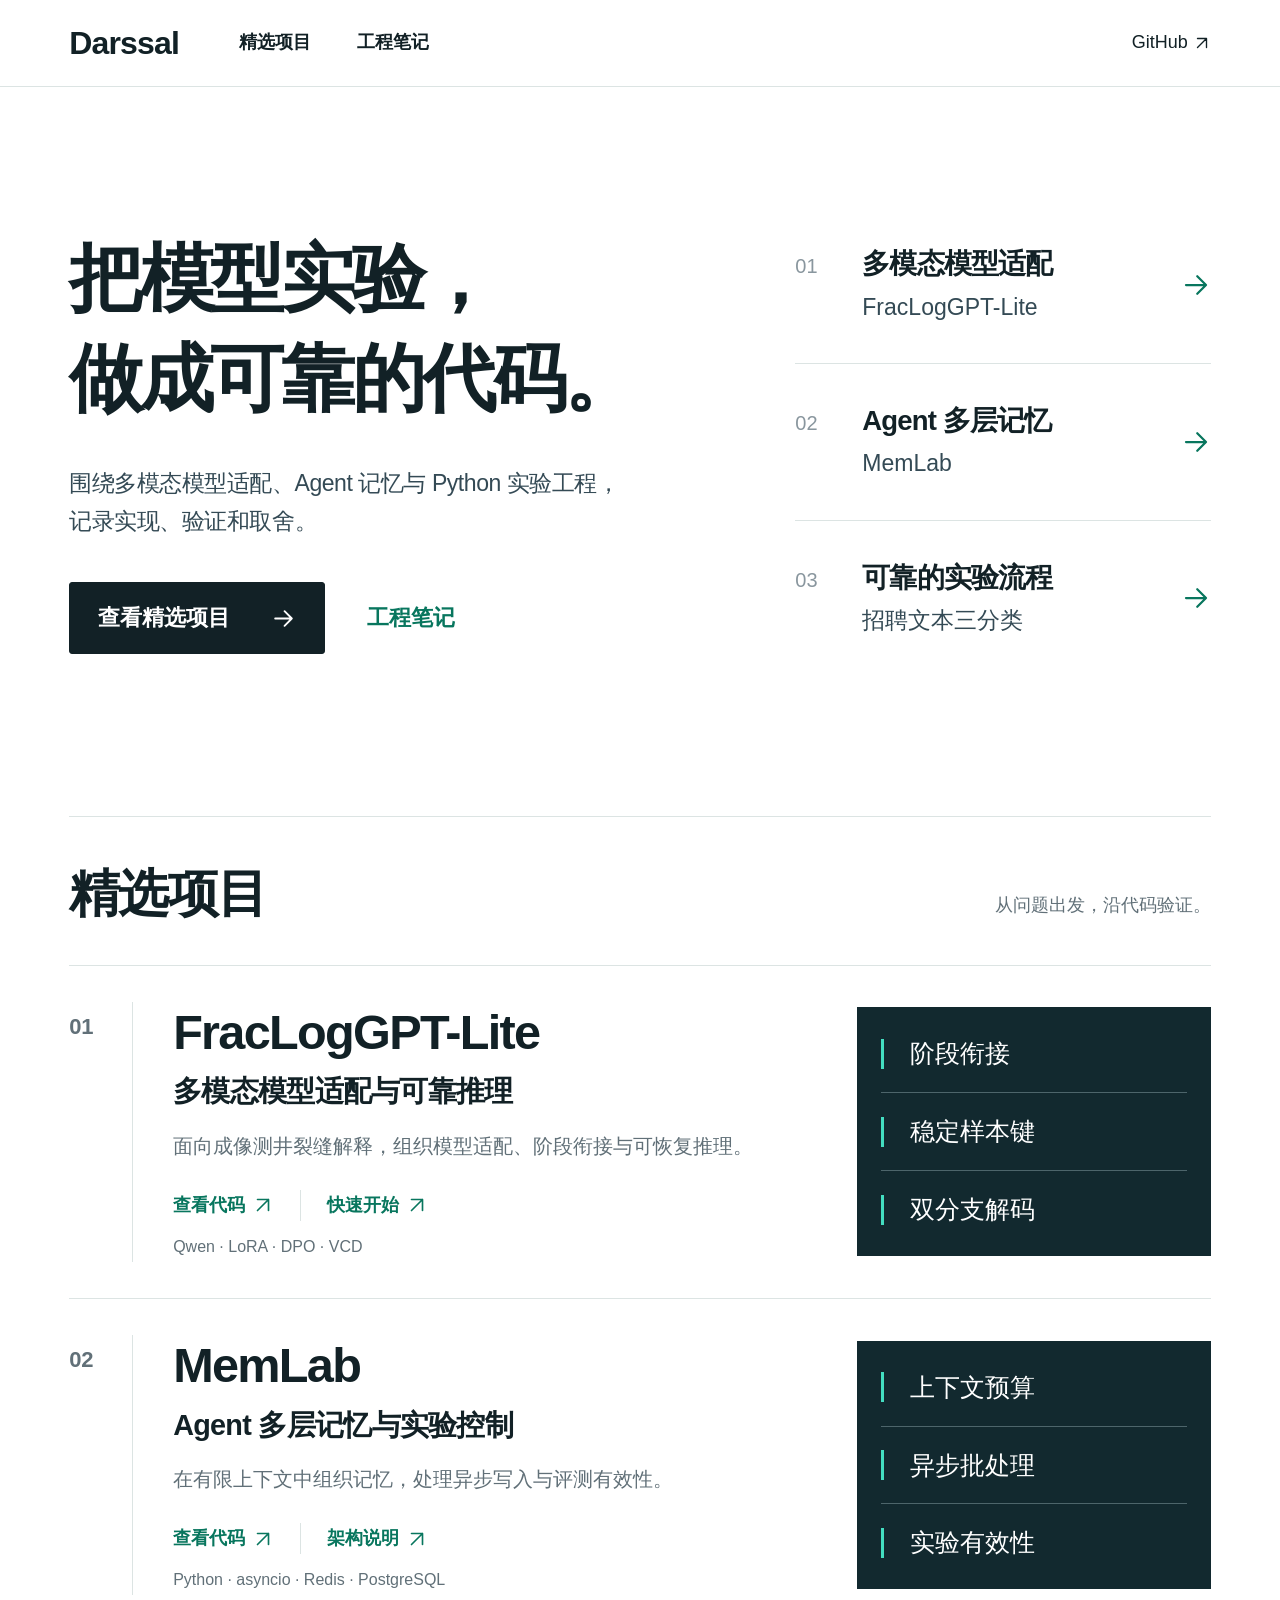
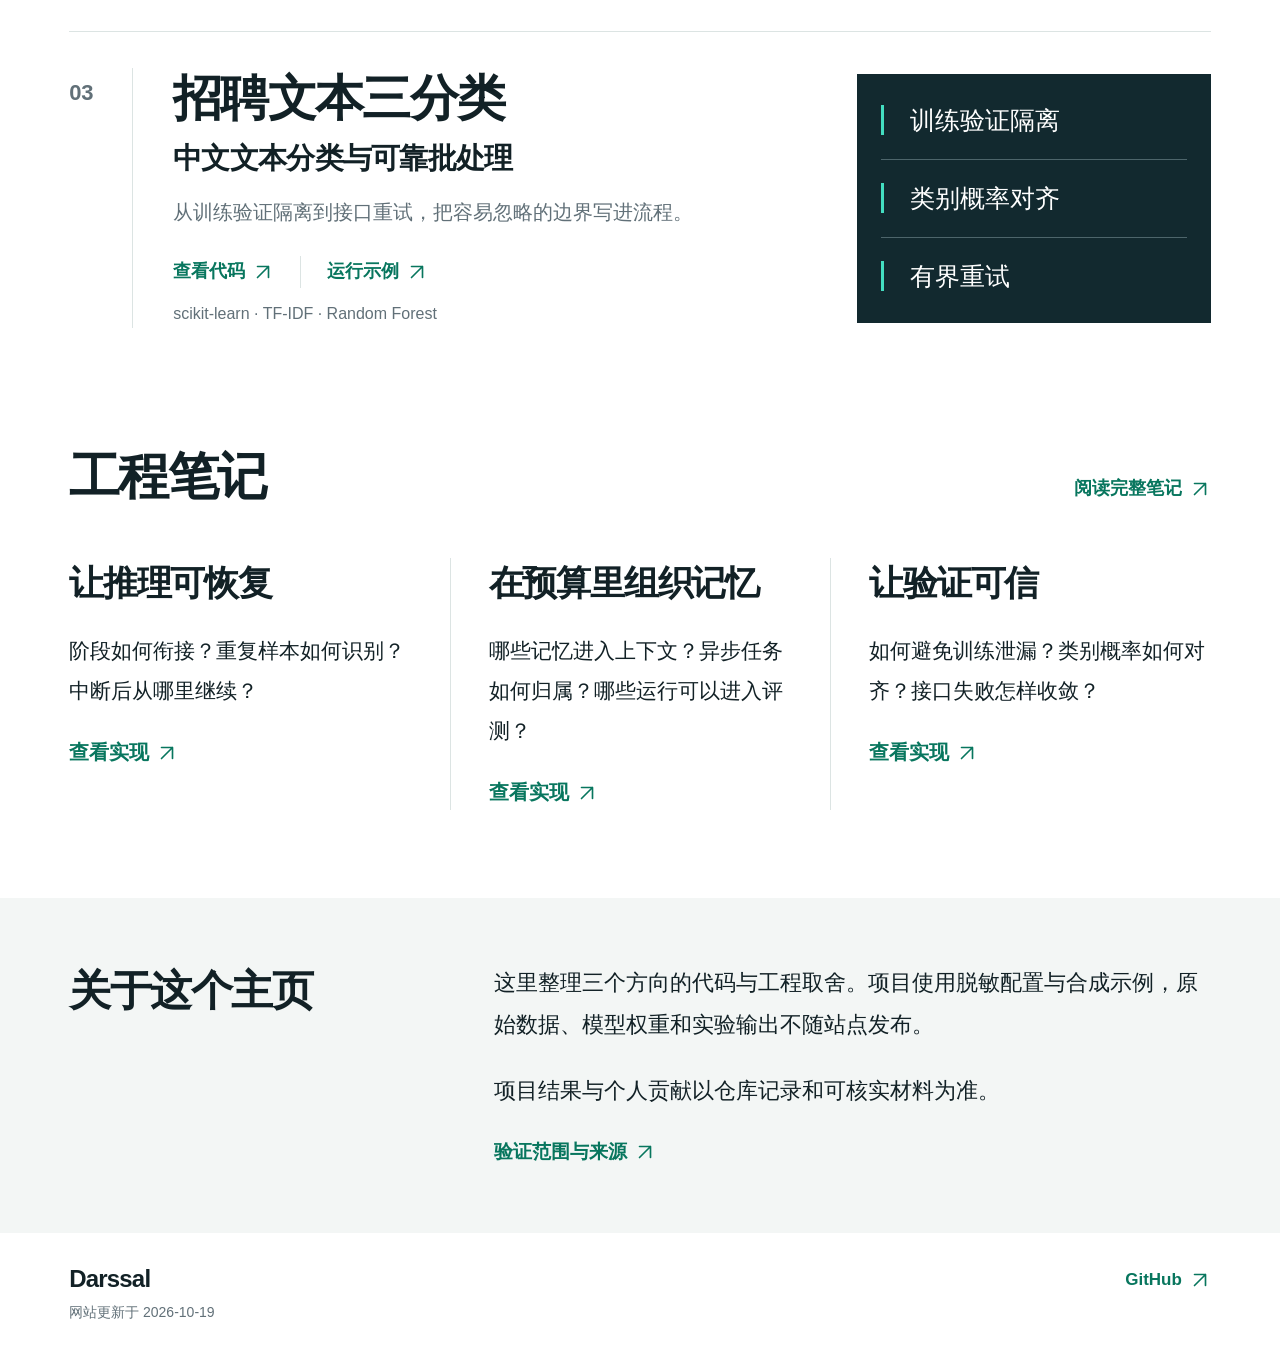
==== site/index.html @ 2768f870 "Build responsive research engineering portfolio for GitHub Pages" ====
<!doctype html>
<html lang="zh-CN">
<head>
  <meta charset="utf-8">
  <meta name="viewport" content="width=device-width, initial-scale=1">
  <meta name="description" content="Darssal 的代码与工程笔记：多模态模型适配、Agent 多层记忆、Python 实验工程。查看项目实现、运行说明与验证记录。">
  <meta name="theme-color" content="#122126">
  <meta property="og:type" content="website">
  <meta property="og:title" content="Darssal · 多模态模型与 Agent 工程">
  <meta property="og:description" content="把模型实验，做成可靠的代码。三个精选项目，以及实现、验证和取舍。">
  <meta property="og:url" content="https://darssal.github.io/">
  <meta property="og:locale" content="zh_CN">
  <link rel="canonical" href="https://darssal.github.io/">
  <link rel="icon" href="favicon.svg" type="image/svg+xml">
  <link rel="stylesheet" href="styles.css">
  <title>Darssal · 多模态模型与 Agent 工程</title>
</head>
<body>
  <a class="skip-link" href="#main">跳转到主要内容</a>
  <header class="header">
    <nav class="shell nav" aria-label="主要导航">
      <a class="wordmark" href="./" aria-label="Darssal 首页">Darssal</a>
      <div class="nav-links">
        <a href="#projects">精选项目</a>
        <a href="#notes">工程笔记</a>
      </div>
      <a class="nav-github" href="https://github.com/Darssal">GitHub <svg class="icon" aria-hidden="true" viewBox="0 0 24 24"><path d="M6 18 18 6M6 6h12v12"/></svg></a>
    </nav>
  </header>
  <main id="main" tabindex="-1">
    <section class="hero shell" aria-labelledby="hero-title">
      <div class="hero-copy">
        <h1 id="hero-title"><span>把模型实验，</span><span>做成可靠的代码。</span></h1>
        <p class="hero-description">围绕多模态模型适配、Agent 记忆与 Python 实验工程，<br class="desktop-break">记录实现、验证和取舍。</p>
        <div class="hero-actions">
          <a class="button" href="#projects">查看精选项目 <svg class="icon" aria-hidden="true" viewBox="0 0 24 24"><path d="M4 12h16M13 5l7 7-7 7"/></svg></a>
          <a class="text-link" href="#notes">工程笔记</a>
        </div>
      </div>
      <nav class="directory" aria-label="项目方向">
        <a class="directory-row" href="#fraclog"><span class="directory-number">01</span><span><strong>多模态模型适配</strong><span class="directory-name">FracLogGPT-Lite</span></span><svg class="icon" aria-hidden="true" viewBox="0 0 24 24"><path d="M4 12h16M13 5l7 7-7 7"/></svg></a>
        <a class="directory-row" href="#memlab"><span class="directory-number">02</span><span><strong>Agent 多层记忆</strong><span class="directory-name">MemLab</span></span><svg class="icon" aria-hidden="true" viewBox="0 0 24 24"><path d="M4 12h16M13 5l7 7-7 7"/></svg></a>
        <a class="directory-row" href="#classification"><span class="directory-number">03</span><span><strong>可靠的实验流程</strong><span class="directory-name">招聘文本三分类</span></span><svg class="icon" aria-hidden="true" viewBox="0 0 24 24"><path d="M4 12h16M13 5l7 7-7 7"/></svg></a>
      </nav>
    </section>
    <section class="projects shell" id="projects" aria-labelledby="projects-title" tabindex="-1">
      <div class="section-heading"><h2 id="projects-title">精选项目</h2><p>从问题出发，沿代码验证。</p></div>
      <article class="project-row" id="fraclog" aria-labelledby="fraclog-title" tabindex="-1">
        <span class="project-number" aria-hidden="true">01</span>
        <div class="project-copy">
          <h3 id="fraclog-title">FracLogGPT-Lite</h3>
          <p class="project-subtitle">多模态模型适配与可靠推理</p>
          <p class="project-description">面向成像测井裂缝解释，组织模型适配、阶段衔接与可恢复推理。</p>
          <div class="project-links"><a class="text-link" href="https://github.com/Darssal/FracLogGPT-Lite">查看代码 <span class="sr-only">：FracLogGPT-Lite</span><svg class="icon" aria-hidden="true" viewBox="0 0 24 24"><path d="M6 18 18 6M6 6h12v12"/></svg></a><a class="text-link" href="https://github.com/Darssal/FracLogGPT-Lite/blob/main/docs/QUICKSTART.md">快速开始 <svg class="icon" aria-hidden="true" viewBox="0 0 24 24"><path d="M6 18 18 6M6 6h12v12"/></svg></a></div>
          <p class="tech-stack">Qwen · LoRA · DPO · VCD</p>
        </div>
        <ul class="mechanisms" aria-label="FracLogGPT-Lite 实现重点"><li>阶段衔接</li><li>稳定样本键</li><li>双分支解码</li></ul>
      </article>
      <article class="project-row" id="memlab" aria-labelledby="memlab-title" tabindex="-1">
        <span class="project-number" aria-hidden="true">02</span>
        <div class="project-copy">
          <h3 id="memlab-title">MemLab</h3>
          <p class="project-subtitle">Agent 多层记忆与实验控制</p>
          <p class="project-description">在有限上下文中组织记忆，处理异步写入与评测有效性。</p>
          <div class="project-links"><a class="text-link" href="https://github.com/Darssal/Research-Code-Collection/tree/main/projects/memlab">查看代码 <span class="sr-only">：MemLab</span><svg class="icon" aria-hidden="true" viewBox="0 0 24 24"><path d="M6 18 18 6M6 6h12v12"/></svg></a><a class="text-link" href="https://github.com/Darssal/Research-Code-Collection/blob/main/projects/memlab/docs/ARCHITECTURE.md">架构说明 <svg class="icon" aria-hidden="true" viewBox="0 0 24 24"><path d="M6 18 18 6M6 6h12v12"/></svg></a></div>
          <p class="tech-stack">Python · asyncio · Redis · PostgreSQL</p>
        </div>
        <ul class="mechanisms" aria-label="MemLab 实现重点"><li>上下文预算</li><li>异步批处理</li><li>实验有效性</li></ul>
      </article>
      <article class="project-row" id="classification" aria-labelledby="classification-title" tabindex="-1">
        <span class="project-number" aria-hidden="true">03</span>
        <div class="project-copy">
          <h3 id="classification-title">招聘文本三分类</h3>
          <p class="project-subtitle">中文文本分类与可靠批处理</p>
          <p class="project-description">从训练验证隔离到接口重试，把容易忽略的边界写进流程。</p>
          <div class="project-links"><a class="text-link" href="https://github.com/Darssal/Research-Code-Collection/tree/main/projects/job-text-classification">查看代码 <span class="sr-only">：招聘文本三分类</span><svg class="icon" aria-hidden="true" viewBox="0 0 24 24"><path d="M6 18 18 6M6 6h12v12"/></svg></a><a class="text-link" href="https://github.com/Darssal/Research-Code-Collection/blob/main/projects/job-text-classification/README.md">运行示例 <svg class="icon" aria-hidden="true" viewBox="0 0 24 24"><path d="M6 18 18 6M6 6h12v12"/></svg></a></div>
          <p class="tech-stack">scikit-learn · TF-IDF · Random Forest</p>
        </div>
        <ul class="mechanisms" aria-label="招聘文本三分类 实现重点"><li>训练验证隔离</li><li>类别概率对齐</li><li>有界重试</li></ul>
      </article>
    </section>
    <section class="notes shell" id="notes" aria-labelledby="notes-title" tabindex="-1">
      <div class="section-heading"><h2 id="notes-title">工程笔记</h2><a class="text-link" href="https://github.com/Darssal/Research-Code-Collection/blob/main/docs/ENGINEERING_NOTES.md">阅读完整笔记 <svg class="icon" aria-hidden="true" viewBox="0 0 24 24"><path d="M6 18 18 6M6 6h12v12"/></svg></a></div>
      <div class="note-columns">
        <article class="note"><h3>让推理可恢复</h3><p>阶段如何衔接？重复样本如何识别？中断后从哪里继续？</p><a class="text-link" href="https://github.com/Darssal/FracLogGPT-Lite/blob/main/src/fraclog/predictions.py">查看实现 <span class="sr-only">：推理恢复</span><svg class="icon" aria-hidden="true" viewBox="0 0 24 24"><path d="M6 18 18 6M6 6h12v12"/></svg></a></article>
        <article class="note"><h3>在预算里组织记忆</h3><p>哪些记忆进入上下文？异步任务如何归属？哪些运行可以进入评测？</p><a class="text-link" href="https://github.com/Darssal/Research-Code-Collection/blob/main/projects/memlab/memlab/memory_manager/l0.py">查看实现 <span class="sr-only">：上下文预算</span><svg class="icon" aria-hidden="true" viewBox="0 0 24 24"><path d="M6 18 18 6M6 6h12v12"/></svg></a></article>
        <article class="note"><h3>让验证可信</h3><p>如何避免训练泄漏？类别概率如何对齐？接口失败怎样收敛？</p><a class="text-link" href="https://github.com/Darssal/Research-Code-Collection/blob/main/projects/job-text-classification/src/job_text_classification/baseline.py">查看实现 <span class="sr-only">：分类验证</span><svg class="icon" aria-hidden="true" viewBox="0 0 24 24"><path d="M6 18 18 6M6 6h12v12"/></svg></a></article>
      </div>
    </section>
    <section class="about" aria-labelledby="about-title">
      <div class="shell about-layout"><h2 id="about-title">关于这个主页</h2><div><p>这里整理三个方向的代码与工程取舍。项目使用脱敏配置与合成示例，原始数据、模型权重和实验输出不随站点发布。</p><p>项目结果与个人贡献以仓库记录和可核实材料为准。</p><a class="text-link" href="verification.html">验证范围与来源 <svg class="icon" aria-hidden="true" viewBox="0 0 24 24"><path d="M6 18 18 6M6 6h12v12"/></svg></a></div></div>
    </section>
  </main>
  <footer class="shell footer"><div><a class="wordmark" href="./">Darssal</a><p>网站更新于 <time datetime="2026-10-19">2026-10-19</time></p></div><a class="text-link" href="https://github.com/Darssal">GitHub <svg class="icon" aria-hidden="true" viewBox="0 0 24 24"><path d="M6 18 18 6M6 6h12v12"/></svg></a></footer>
</body>
</html>
---- site/styles.css ----
:root {
  color-scheme: light;
  --white: #fff;
  --ink: #122126;
  --muted: #617078;
  --accent: #08765e;
  --line: #dce4e3;
  --panel: #12292f;
  --mint: #43dec1;
  --wash: #f3f6f5;
  --font: "Segoe UI", "Noto Sans SC", "PingFang SC", "Microsoft YaHei", sans-serif;
}
*, *::before, *::after { box-sizing: border-box; }
html { scroll-behavior: auto; scroll-padding-top: 28px; }
body { margin: 0; background: var(--white); color: var(--ink); font-family: var(--font); font-size: 18px; line-height: 1.75; -webkit-font-smoothing: antialiased; }
a { color: inherit; text-decoration: none; text-underline-offset: 5px; }
a:hover { color: var(--accent); }
:focus-visible { outline: 3px solid var(--accent); outline-offset: 6px; border-radius: 2px; }
[tabindex="-1"]:focus { outline: none; }
::selection { background: #c5f1e6; color: var(--ink); }
h1, h2, h3, p { margin: 0; }
.shell { width: 89.2%; max-width: 1440px; margin-inline: auto; }
.icon { flex: 0 0 auto; width: 22px; height: 22px; fill: none; stroke: currentColor; stroke-width: 1.8; stroke-linecap: round; stroke-linejoin: round; vertical-align: -3px; }
.skip-link { position: absolute; top: -100px; left: 24px; z-index: 2; padding: 10px 18px; background: var(--ink); color: var(--white); }
.skip-link:focus { top: 12px; }
.header { border-bottom: 1px solid var(--line); }
.nav { min-height: 86px; display: flex; align-items: center; gap: 60px; font-size: 18px; font-weight: 600; }
.wordmark { font-size: 32px; font-weight: 750; line-height: 1.2; letter-spacing: -.8px; }
.nav-links { display: flex; gap: 46px; }
.nav-links a, .nav-github { padding-block: 14px; }
.nav-github { margin-left: auto; display: inline-flex; align-items: center; gap: 5px; font-weight: 500; }
.nav-github .icon { width: 18px; height: 18px; }
.hero { display: grid; grid-template-columns: 1.5fr 1fr; column-gap: 9%; align-items: center; padding-block: 142px 162px; }
.hero h1 { font-size: clamp(42px, 5.8vw, 92px); line-height: 1.35; font-weight: 800; letter-spacing: -.045em; }
.hero h1 span { display: block; white-space: nowrap; }
.hero-description { margin-top: 35px; color: #344a55; font-size: clamp(17px, 1.8vw, 25px); line-height: 1.65; letter-spacing: -.02em; }
.hero-actions { margin-top: 42px; display: flex; align-items: center; gap: 42px; font-size: clamp(18px, 1.7vw, 24px); font-weight: 600; }
.button { display: inline-flex; align-items: center; justify-content: space-between; gap: 26px; min-height: 64px; padding: 13px 28px; border: 1px solid var(--ink); border-radius: 3px; background: var(--ink); color: var(--white); font-size: inherit; line-height: 1.5; }
.button:hover { background: #234149; border-color: #234149; color: var(--white); }
.button .icon { width: 25px; height: 25px; }
.hero-actions .button { min-width: clamp(242px, 20vw, 320px); min-height: 72px; }
.text-link { color: var(--accent); display: inline-flex; align-items: center; gap: 7px; font-weight: 600; }
.text-link:hover { text-decoration: underline; }
.directory-row { display: grid; grid-template-columns: 45px 1fr 30px; gap: 22px; align-items: center; padding-block: 36px; }
.directory-row + .directory-row { border-top: 1px solid var(--line); }
.directory-row:first-child { padding-top: 0; }
.directory-row:last-child { padding-bottom: 0; }
.directory-number { align-self: start; padding-top: 6px; font-size: 20px; font-variant-numeric: tabular-nums; color: #89969e; }
.directory strong { display: block; font-size: clamp(20px, 2.15vw, 32px); line-height: 1.5; letter-spacing: -.03em; font-weight: 700; }
.directory-name { display: block; margin-top: 2px; font-size: clamp(18px, 1.8vw, 25px); color: #344a55; }
.directory .icon { width: 30px; height: 30px; color: var(--accent); }
.projects { border-top: 1px solid var(--line); }
.section-heading { padding-block: 42px 36px; display: flex; align-items: baseline; justify-content: space-between; gap: 24px; }
h2 { font-size: clamp(32px, 4vw, 60px); line-height: 1.35; letter-spacing: -.035em; font-weight: 750; }
.section-heading p { color: var(--muted); font-size: 18px; }
.sr-only { position: absolute; width: 1px; height: 1px; padding: 0; margin: -1px; overflow: hidden; clip-path: inset(50%); white-space: nowrap; border: 0; }
.project-row { display: grid; grid-template-columns: 64px minmax(0, 1fr) minmax(255px, 31%); gap: 40px; align-items: center; padding-block: 36px; border-top: 1px solid var(--line); scroll-margin-top: 28px; }
.project-number { align-self: stretch; color: var(--muted); font-size: 22px; font-weight: 600; padding-top: 6px; border-right: 1px solid var(--line); font-variant-numeric: tabular-nums; }
.project-copy h3 { font-size: clamp(32px, 3.8vw, 54px); font-weight: 750; line-height: 1.25; letter-spacing: -.035em; overflow-wrap: anywhere; }
.project-subtitle { font-size: clamp(20px, 2.25vw, 32px); line-height: 1.5; font-weight: 650; letter-spacing: -.025em; margin-top: 8px; }
.project-description { font-size: 20px; color: var(--muted); margin-top: 14px; line-height: 1.8; }
.project-links { display: flex; flex-wrap: wrap; column-gap: 26px; row-gap: 10px; margin-top: 26px; font-size: 18px; }
.project-links a + a { border-left: 1px solid var(--line); padding-left: 26px; }
.tech-stack { color: var(--muted); font-size: 16px; margin-top: 12px; line-height: 1.8; }
.mechanisms { background: var(--panel); color: var(--white); padding: 8px 24px; margin: 0; list-style: none; }
.mechanisms li { display: flex; align-items: center; gap: 26px; padding-block: 21px; font-size: clamp(20px, 1.95vw, 28px); line-height: 1.4; }
.mechanisms li + li { border-top: 1px solid #4d656b; }
.mechanisms li::before { content: ""; flex: 0 0 3px; width: 3px; height: 30px; background: var(--mint); }
.notes { padding-block: 78px 88px; }
.notes .section-heading { padding-top: 0; padding-bottom: 46px; }
.note-columns { display: grid; grid-template-columns: repeat(3, minmax(0, 1fr)); }
.note { padding-right: 34px; }
.note + .note { padding-left: 38px; border-left: 1px solid var(--line); }
.note:last-child { padding-right: 0; }
.note h3 { font-size: clamp(24px, 2.7vw, 38px); line-height: 1.5; font-weight: 700; letter-spacing: -.035em; }
.note p { margin-top: 22px; font-size: 21px; line-height: 1.9; }
.note .text-link { margin-top: 24px; font-size: 20px; }
.about { padding-block: 64px; background: var(--wash); }
.about-layout { display: grid; grid-template-columns: 1fr 2fr; gap: 66px; }
.about h2 { font-size: clamp(30px, 3.3vw, 46px); }
.about p { font-size: 22px; line-height: 1.9; }
.about p + p { margin-top: 24px; }
.about .text-link { margin-top: 24px; font-size: 19px; }
.footer { display: flex; align-items: start; justify-content: space-between; gap: 24px; padding-block: 32px 40px; }
.footer .wordmark { font-size: 24px; }
.footer p { color: var(--muted); font-size: 14px; margin-top: 3px; }
.footer > .text-link { font-size: 17px; }
.document { max-width: 900px; padding-block: 72px 88px; }
.document h1 { font-size: clamp(34px, 4.4vw, 56px); line-height: 1.4; letter-spacing: -.03em; margin-bottom: 24px; }
.document .lead { font-size: 20px; color: var(--muted); }
.document section { margin-top: 48px; }
.document h2 { font-size: 28px; margin-bottom: 18px; }
.document h3 { font-size: 21px; margin-block: 26px 10px; }
.document p + p { margin-top: 16px; }
.document a { color: var(--accent); text-decoration: underline; }
.document li { padding-block: 6px; }
.document code { font-size: .9em; background: var(--wash); padding: 2px 5px; overflow-wrap: anywhere; }
.table-scroll { width: 100%; overflow-x: auto; }
table { width: 100%; border-collapse: collapse; font-size: 16px; text-align: left; }
th, td { padding: 16px; border-bottom: 1px solid var(--line); vertical-align: top; }
th { background: var(--wash); font-weight: 650; }
.recovery { min-height: 65vh; }
@media (max-width: 1100px) {
  .project-row { grid-template-columns: 42px minmax(0, 1fr) minmax(240px, 30%); gap: 24px; }
  .project-description, .project-links, .note p { font-size: 17px; }
  .mechanisms { padding-inline: 18px; }
  .mechanisms li { gap: 18px; }
  .note { padding-right: 24px; }
  .note + .note { padding-left: 24px; }
  .hero { column-gap: 6%; }
  .directory-row { grid-template-columns: 28px 1fr 25px; gap: 12px; }
  .hero-description { font-size: 19px; }
  .hero-actions { font-size: 18px; gap: 28px; }
  .hero-actions .button { min-width: 230px; min-height: 64px; }
}
@media (max-width: 900px) {
  .project-row { grid-template-columns: 38px minmax(0, 1fr); gap: 24px; padding-block: 32px; }
  .mechanisms { grid-column: 2; display: flex; align-items: center; padding: 14px 18px; gap: 18px; }
  .mechanisms li { flex: 1; font-size: 16px; padding-block: 4px; gap: 12px; }
  .mechanisms li + li { border-top: 0; border-left: 1px solid #4d656b; padding-left: 18px; }
  .mechanisms li::before { height: 20px; }
  .about-layout { grid-template-columns: 1fr; gap: 24px; }
  .note-columns { grid-template-columns: 1fr; }
  .note, .note + .note { padding: 28px 0; border-left: 0; }
  .note + .note { border-top: 1px solid var(--line); }
  .notes { padding-block: 56px; }
  .notes .section-heading { padding-bottom: 8px; }
  .note p { max-width: 650px; margin-top: 12px; }
  .note .text-link { margin-top: 16px; }
  .hero { grid-template-columns: 1fr; padding-block: 72px 64px; gap: 64px; }
  .hero h1 { font-size: clamp(42px, 7.7vw, 68px); }
  .hero-description { max-width: 640px; }
  .directory-row { padding-block: 24px; grid-template-columns: 34px 1fr 28px; gap: 18px; }
  .directory strong { font-size: 24px; }
  .directory-name { font-size: 19px; }
  .nav { gap: 36px; }
  .nav-links { gap: 26px; }
}
@media (max-width: 600px) {
  .project-row { grid-template-columns: 26px minmax(0, 1fr); gap: 14px; padding-block: 28px; }
  .project-number { font-size: 16px; padding-top: 6px; }
  .project-copy h3 { font-size: clamp(27px, 7.7vw, 34px); }
  .project-subtitle { font-size: 19px; margin-top: 10px; }
  .project-description { font-size: 16px; margin-top: 12px; }
  .project-links { font-size: 16px; gap: 16px; margin-top: 20px; }
  .project-links a + a { padding-left: 16px; }
  .project-links .icon { width: 17px; height: 17px; }
  .tech-stack { font-size: 14px; }
  .mechanisms { display: block; padding: 0 18px; }
  .mechanisms li { padding-block: 14px; }
  .mechanisms li + li { padding-left: 0; border-left: 0; border-top: 1px solid #4d656b; }
  .note h3 { font-size: 25px; }
  .note p, .note .text-link { font-size: 16px; }
  .about { padding-block: 40px; }
  .about p, .about .text-link { font-size: 16px; }
  .footer { padding-block: 28px; }
  .footer > .text-link { font-size: 15px; }
  .footer p { font-size: 12px; }
  .document { padding-block: 44px 56px; }
  .document .lead { font-size: 17px; }
  .document h2 { font-size: 25px; }
  .document h3 { font-size: 20px; }
  th, td { padding: 12px; }
  body { font-size: 16px; }
  .shell { width: calc(100% - 40px); }
  .nav { min-height: 76px; gap: 20px; font-size: 13px; flex-wrap: wrap; }
  .wordmark { font-size: 25px; }
  .nav-links { gap: 20px; }
  .nav-github { gap: 2px; }
  .nav-github .icon { width: 15px; height: 15px; }
  .hero { padding-block: 56px 48px; gap: 48px; }
  .hero h1 { font-size: clamp(33px, 8.8vw, 52px); line-height: 1.45; letter-spacing: -.055em; }
  .hero-description { margin-top: 24px; font-size: 16px; line-height: 1.85; }
  .desktop-break { display: none; }
  .hero-actions { margin-top: 28px; font-size: 16px; gap: 24px; }
  .button { padding: 13px 20px; min-height: 54px; gap: 20px; }
  .hero-actions .button { min-width: 0; min-height: 54px; }
  .button .icon { width: 21px; height: 21px; }
  .directory strong { font-size: 22px; }
  .directory-name { font-size: 17px; }
  .directory-number { font-size: 16px; padding-top: 5px; }
  .directory-row { grid-template-columns: 26px 1fr 24px; gap: 12px; }
  .directory .icon { width: 24px; height: 24px; }
  .section-heading { padding-block: 32px 24px; align-items: start; flex-direction: column; gap: 10px; }
  .section-heading p { font-size: 15px; }
}
@media (max-width: 360px) {
  .nav { gap: 14px; }
  .nav-links { gap: 14px; }
  .nav-github { width: 100%; margin: -12px 0 0; padding: 0 0 12px; }
  .hero-actions { gap: 16px; }
}
@media (prefers-reduced-motion: reduce) { html { scroll-behavior: auto; } }
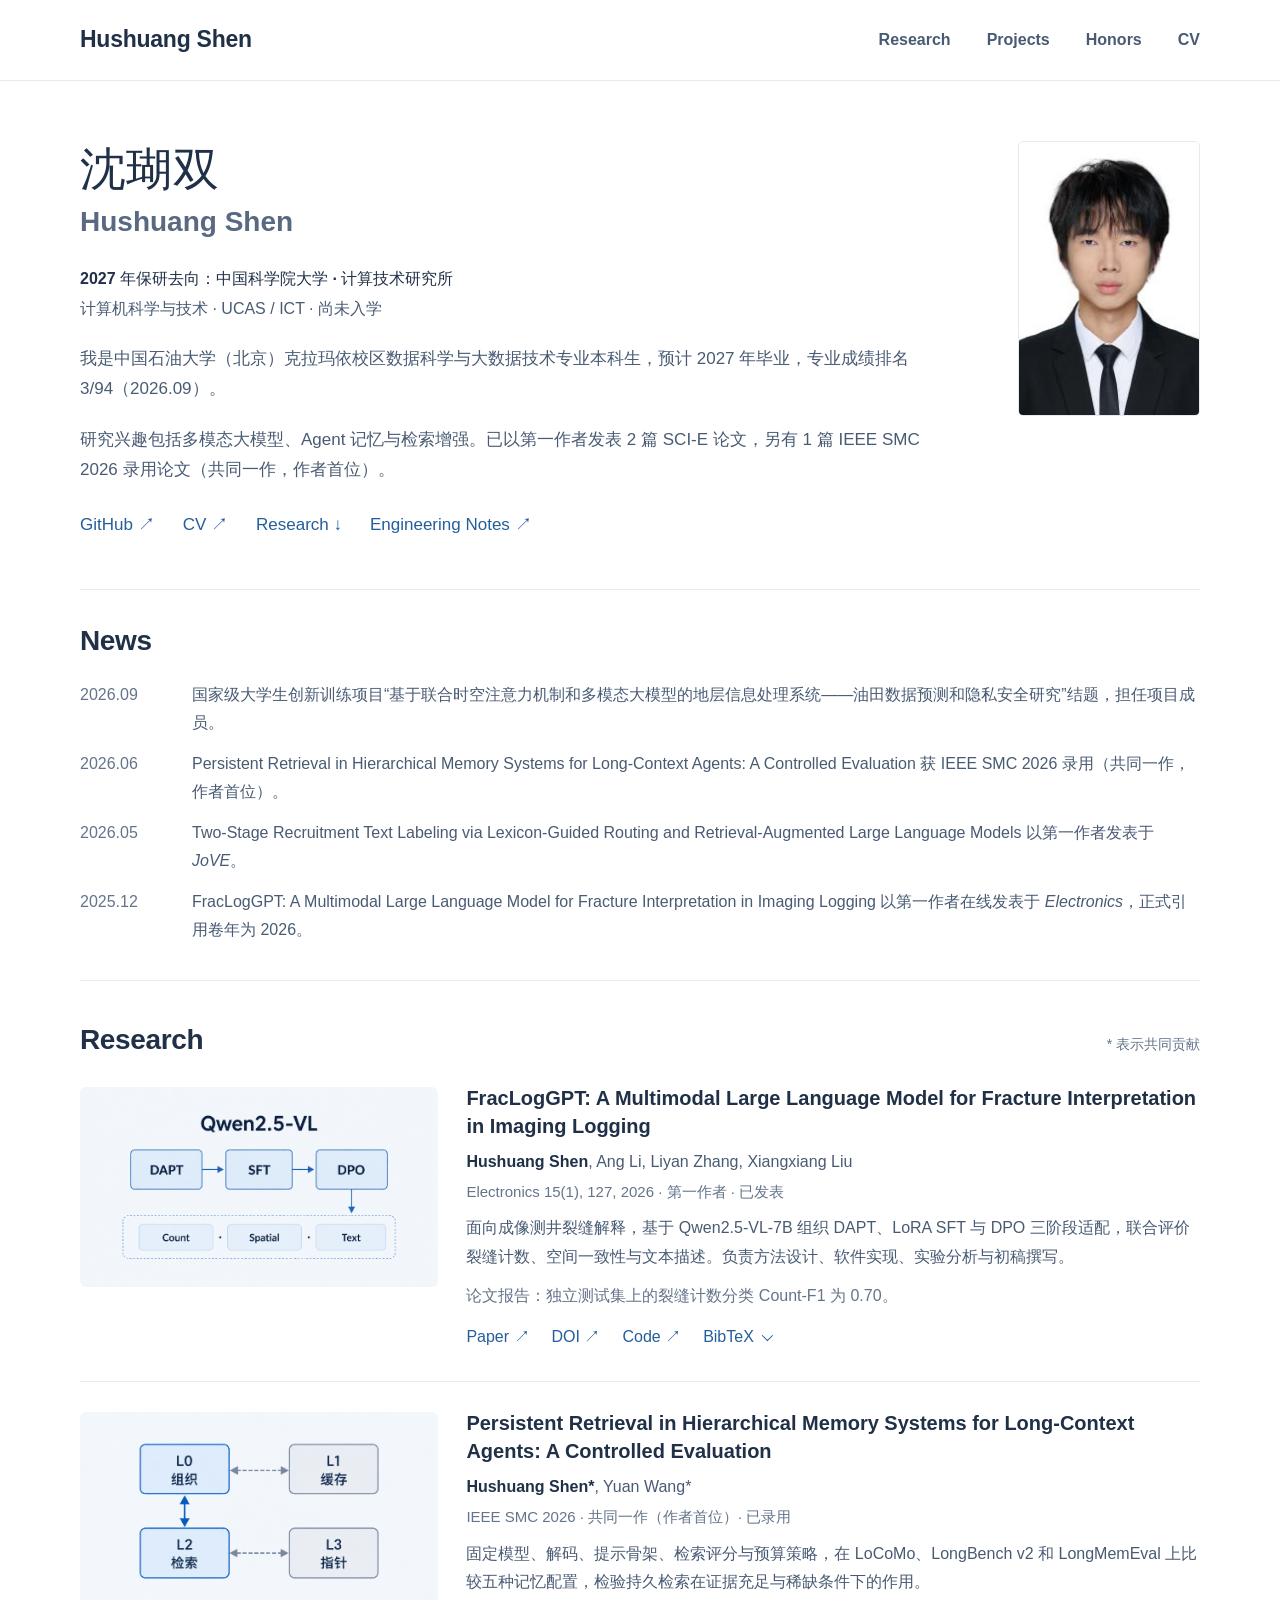
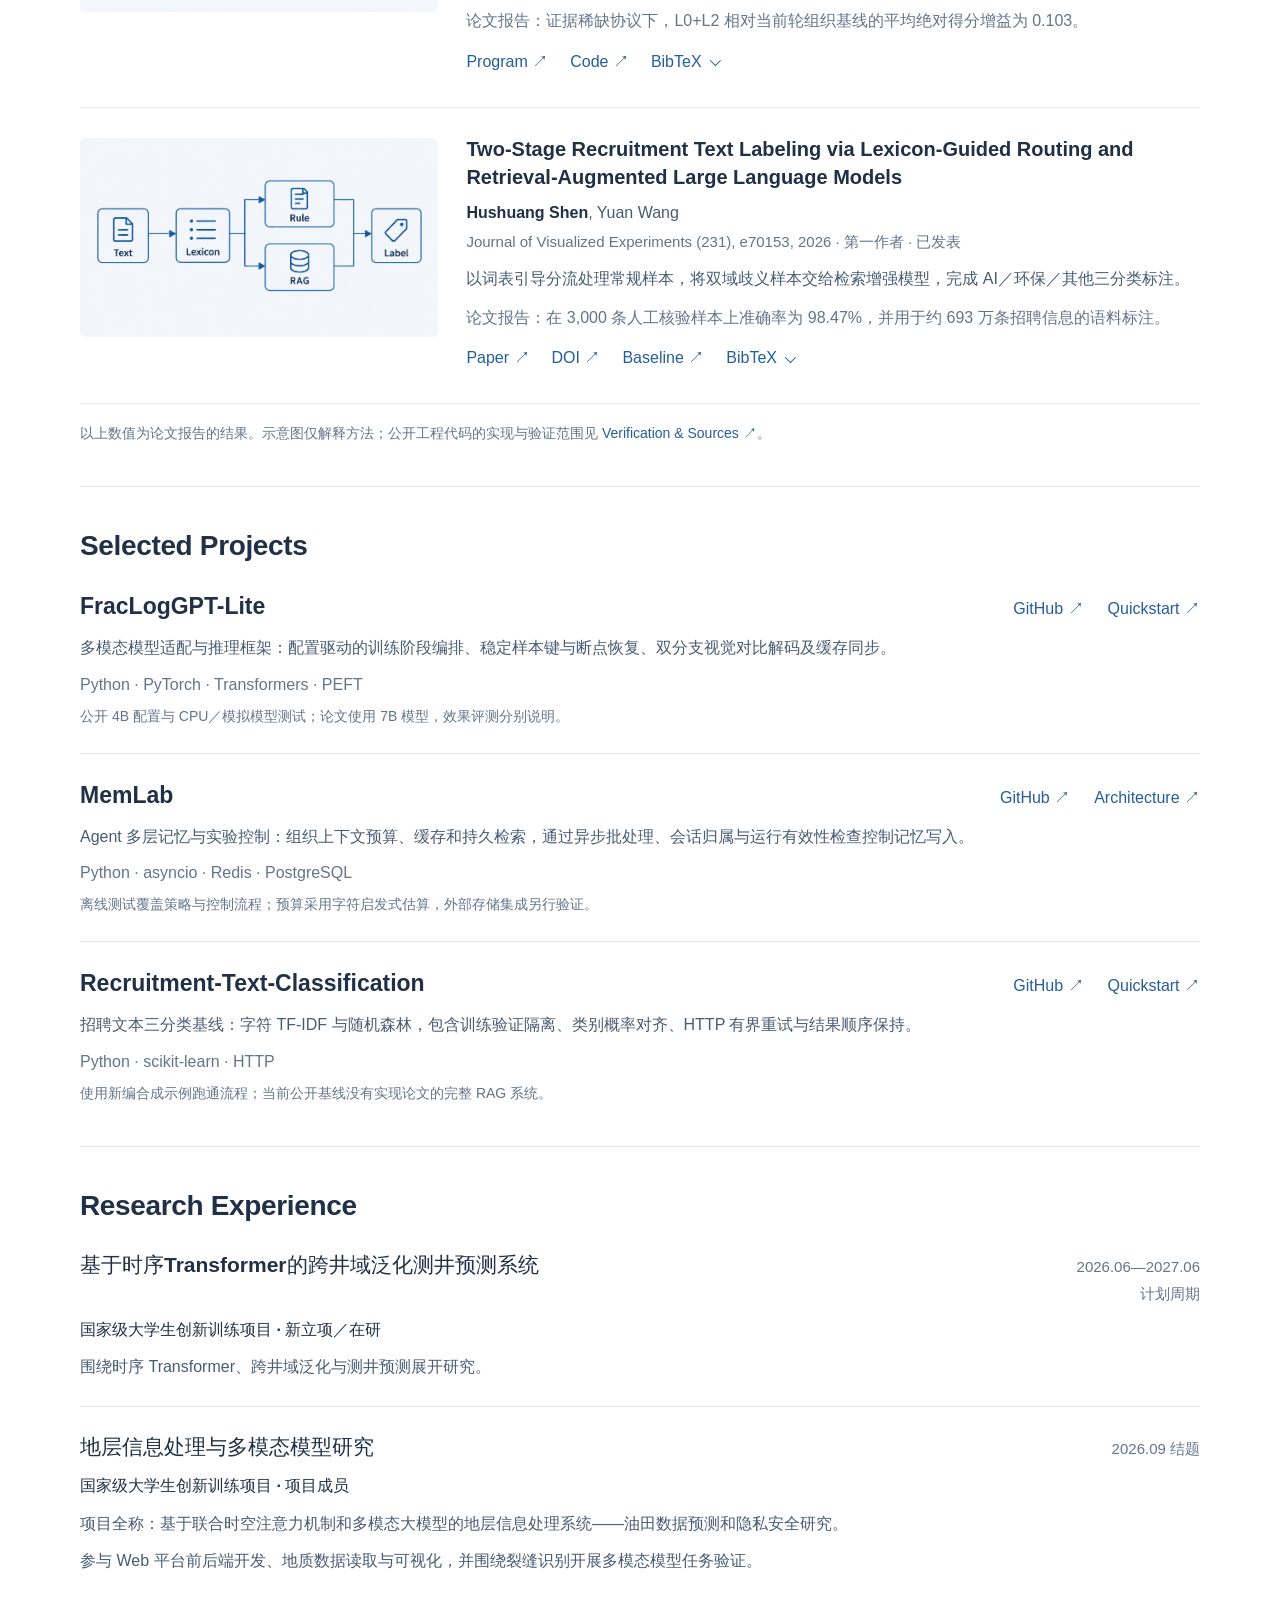
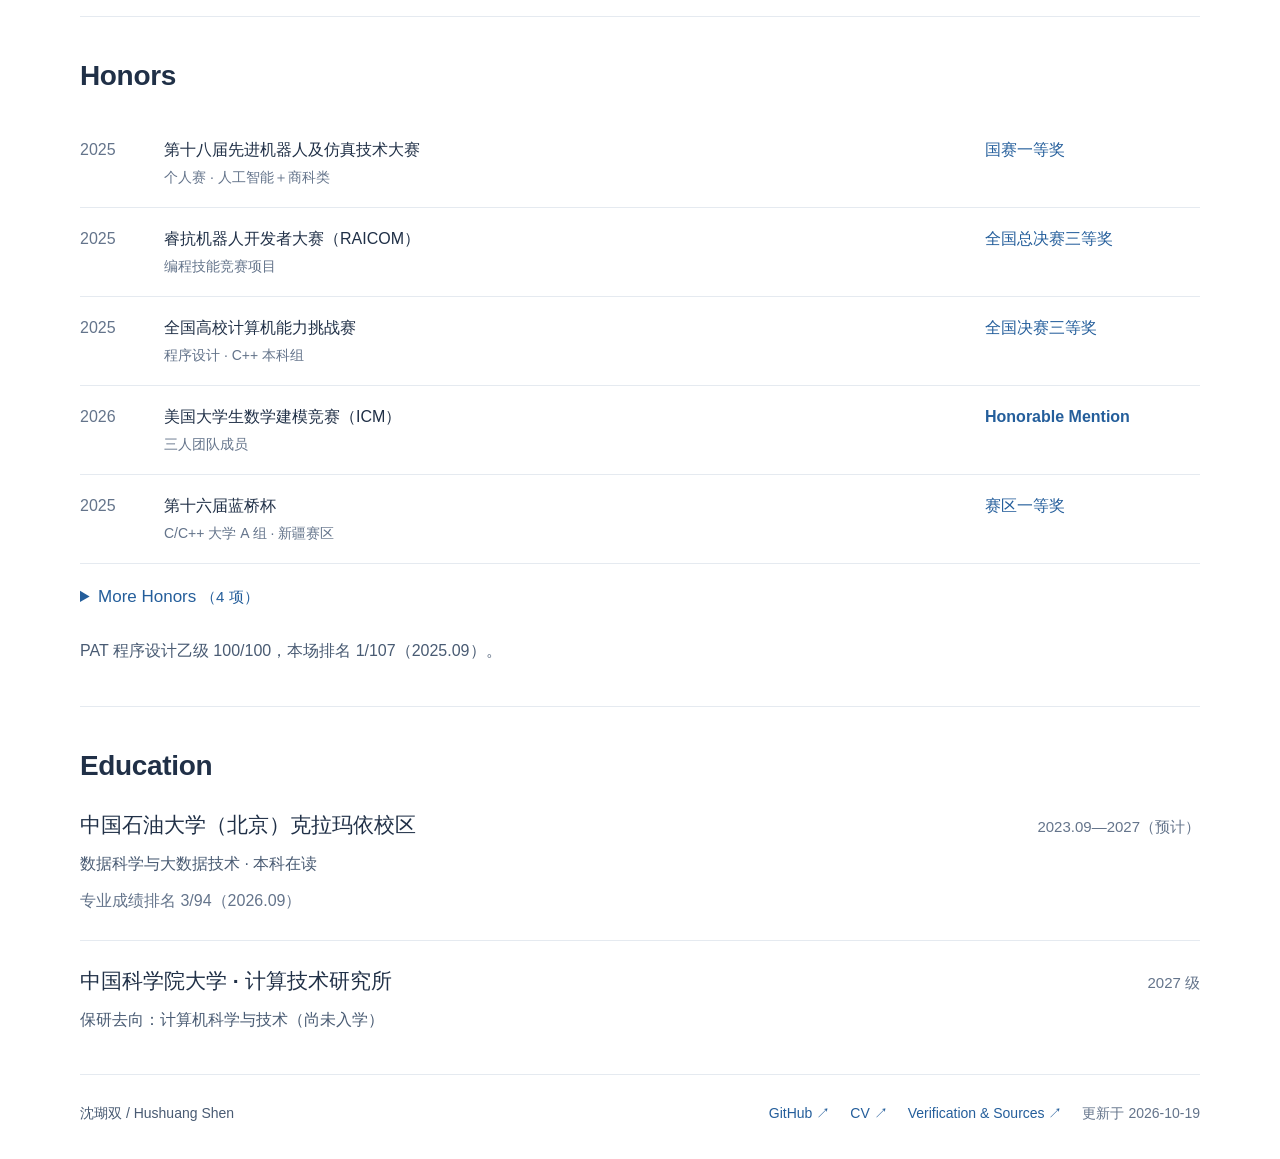
==== commit ad9ec7fd: "Build academic homepage with verified research and standalone projects" ====
--- a/site/index.html
+++ b/site/index.html
@@ -3,94 +3,206 @@
 <head>
   <meta charset="utf-8">
   <meta name="viewport" content="width=device-width, initial-scale=1">
-  <meta name="description" content="Darssal 的代码与工程笔记：多模态模型适配、Agent 多层记忆、Python 实验工程。查看项目实现、运行说明与验证记录。">
-  <meta name="theme-color" content="#122126">
+  <meta name="description" content="沈瑚双 Hushuang Shen 的个人学术主页：多模态大模型、Agent 记忆与检索增强研究。中国石油大学（北京）克拉玛依校区本科在读，2027 年保研去向为 UCAS / ICT（尚未入学）。">
+  <meta name="theme-color" content="#203047">
   <meta property="og:type" content="website">
-  <meta property="og:title" content="Darssal · 多模态模型与 Agent 工程">
-  <meta property="og:description" content="把模型实验，做成可靠的代码。三个精选项目，以及实现、验证和取舍。">
+  <meta property="og:title" content="沈瑚双 · Hushuang Shen">
+  <meta property="og:description" content="Multimodal LLMs · Agent Memory · Retrieval-Augmented Generation. Research, publications and open-source projects.">
   <meta property="og:url" content="https://darssal.github.io/">
   <meta property="og:locale" content="zh_CN">
   <link rel="canonical" href="https://darssal.github.io/">
   <link rel="icon" href="favicon.svg" type="image/svg+xml">
   <link rel="stylesheet" href="styles.css">
-  <title>Darssal · 多模态模型与 Agent 工程</title>
+  <title>沈瑚双 · Hushuang Shen</title>
 </head>
 <body>
   <a class="skip-link" href="#main">跳转到主要内容</a>
   <header class="header">
     <nav class="shell nav" aria-label="主要导航">
-      <a class="wordmark" href="./" aria-label="Darssal 首页">Darssal</a>
-      <div class="nav-links">
-        <a href="#projects">精选项目</a>
-        <a href="#notes">工程笔记</a>
+      <a class="wordmark" href="./" lang="en">Hushuang Shen</a>
+      <div class="nav-links" lang="en">
+        <a href="#publications">Research</a>
+        <a href="#projects">Projects</a>
+        <a href="#honors">Honors</a>
+        <a href="cv.html">CV</a>
       </div>
-      <a class="nav-github" href="https://github.com/Darssal">GitHub <svg class="icon" aria-hidden="true" viewBox="0 0 24 24"><path d="M6 18 18 6M6 6h12v12"/></svg></a>
     </nav>
   </header>
-  <main id="main" tabindex="-1">
-    <section class="hero shell" aria-labelledby="hero-title">
-      <div class="hero-copy">
-        <h1 id="hero-title"><span>把模型实验，</span><span>做成可靠的代码。</span></h1>
-        <p class="hero-description">围绕多模态模型适配、Agent 记忆与 Python 实验工程，<br class="desktop-break">记录实现、验证和取舍。</p>
-        <div class="hero-actions">
-          <a class="button" href="#projects">查看精选项目 <svg class="icon" aria-hidden="true" viewBox="0 0 24 24"><path d="M4 12h16M13 5l7 7-7 7"/></svg></a>
-          <a class="text-link" href="#notes">工程笔记</a>
+  <main class="shell" id="main" tabindex="-1">
+    <section class="intro" aria-labelledby="name">
+      <div class="intro-copy">
+        <h1 id="name">沈瑚双 <span lang="en">Hushuang Shen</span></h1>
+        <p class="destination"><strong>2027 年保研去向：中国科学院大学 · 计算技术研究所</strong><br>计算机科学与技术 · UCAS / ICT · <span class="stage">尚未入学</span></p>
+        <p>我是中国石油大学（北京）克拉玛依校区数据科学与大数据技术专业本科生，预计 2027 年毕业，专业成绩排名 3/94（2026.09）。</p>
+        <p>研究兴趣包括多模态大模型、Agent 记忆与检索增强。已以第一作者发表 2 篇 SCI-E 论文，另有 1 篇 IEEE SMC 2026 录用论文（共同一作，作者首位）。</p>
+        <div class="resources intro-resources">
+          <a href="https://github.com/Darssal">GitHub <span aria-hidden="true">↗</span></a>
+          <a href="cv.html">CV <span aria-hidden="true">↗</span></a>
+          <a href="#publications">Research <span aria-hidden="true">↓</span></a>
+          <a href="https://github.com/Darssal/Research-Code-Collection/blob/main/docs/ENGINEERING_NOTES.md">Engineering Notes <span aria-hidden="true">↗</span></a>
         </div>
       </div>
-      <nav class="directory" aria-label="项目方向">
-        <a class="directory-row" href="#fraclog"><span class="directory-number">01</span><span><strong>多模态模型适配</strong><span class="directory-name">FracLogGPT-Lite</span></span><svg class="icon" aria-hidden="true" viewBox="0 0 24 24"><path d="M4 12h16M13 5l7 7-7 7"/></svg></a>
-        <a class="directory-row" href="#memlab"><span class="directory-number">02</span><span><strong>Agent 多层记忆</strong><span class="directory-name">MemLab</span></span><svg class="icon" aria-hidden="true" viewBox="0 0 24 24"><path d="M4 12h16M13 5l7 7-7 7"/></svg></a>
-        <a class="directory-row" href="#classification"><span class="directory-number">03</span><span><strong>可靠的实验流程</strong><span class="directory-name">招聘文本三分类</span></span><svg class="icon" aria-hidden="true" viewBox="0 0 24 24"><path d="M4 12h16M13 5l7 7-7 7"/></svg></a>
-      </nav>
-    </section>
-    <section class="projects shell" id="projects" aria-labelledby="projects-title" tabindex="-1">
-      <div class="section-heading"><h2 id="projects-title">精选项目</h2><p>从问题出发，沿代码验证。</p></div>
-      <article class="project-row" id="fraclog" aria-labelledby="fraclog-title" tabindex="-1">
-        <span class="project-number" aria-hidden="true">01</span>
-        <div class="project-copy">
-          <h3 id="fraclog-title">FracLogGPT-Lite</h3>
-          <p class="project-subtitle">多模态模型适配与可靠推理</p>
-          <p class="project-description">面向成像测井裂缝解释，组织模型适配、阶段衔接与可恢复推理。</p>
-          <div class="project-links"><a class="text-link" href="https://github.com/Darssal/FracLogGPT-Lite">查看代码 <span class="sr-only">：FracLogGPT-Lite</span><svg class="icon" aria-hidden="true" viewBox="0 0 24 24"><path d="M6 18 18 6M6 6h12v12"/></svg></a><a class="text-link" href="https://github.com/Darssal/FracLogGPT-Lite/blob/main/docs/QUICKSTART.md">快速开始 <svg class="icon" aria-hidden="true" viewBox="0 0 24 24"><path d="M6 18 18 6M6 6h12v12"/></svg></a></div>
-          <p class="tech-stack">Qwen · LoRA · DPO · VCD</p>
-        </div>
-        <ul class="mechanisms" aria-label="FracLogGPT-Lite 实现重点"><li>阶段衔接</li><li>稳定样本键</li><li>双分支解码</li></ul>
-      </article>
-      <article class="project-row" id="memlab" aria-labelledby="memlab-title" tabindex="-1">
-        <span class="project-number" aria-hidden="true">02</span>
-        <div class="project-copy">
-          <h3 id="memlab-title">MemLab</h3>
-          <p class="project-subtitle">Agent 多层记忆与实验控制</p>
-          <p class="project-description">在有限上下文中组织记忆，处理异步写入与评测有效性。</p>
-          <div class="project-links"><a class="text-link" href="https://github.com/Darssal/Research-Code-Collection/tree/main/projects/memlab">查看代码 <span class="sr-only">：MemLab</span><svg class="icon" aria-hidden="true" viewBox="0 0 24 24"><path d="M6 18 18 6M6 6h12v12"/></svg></a><a class="text-link" href="https://github.com/Darssal/Research-Code-Collection/blob/main/projects/memlab/docs/ARCHITECTURE.md">架构说明 <svg class="icon" aria-hidden="true" viewBox="0 0 24 24"><path d="M6 18 18 6M6 6h12v12"/></svg></a></div>
-          <p class="tech-stack">Python · asyncio · Redis · PostgreSQL</p>
-        </div>
-        <ul class="mechanisms" aria-label="MemLab 实现重点"><li>上下文预算</li><li>异步批处理</li><li>实验有效性</li></ul>
-      </article>
-      <article class="project-row" id="classification" aria-labelledby="classification-title" tabindex="-1">
-        <span class="project-number" aria-hidden="true">03</span>
-        <div class="project-copy">
-          <h3 id="classification-title">招聘文本三分类</h3>
-          <p class="project-subtitle">中文文本分类与可靠批处理</p>
-          <p class="project-description">从训练验证隔离到接口重试，把容易忽略的边界写进流程。</p>
-          <div class="project-links"><a class="text-link" href="https://github.com/Darssal/Research-Code-Collection/tree/main/projects/job-text-classification">查看代码 <span class="sr-only">：招聘文本三分类</span><svg class="icon" aria-hidden="true" viewBox="0 0 24 24"><path d="M6 18 18 6M6 6h12v12"/></svg></a><a class="text-link" href="https://github.com/Darssal/Research-Code-Collection/blob/main/projects/job-text-classification/README.md">运行示例 <svg class="icon" aria-hidden="true" viewBox="0 0 24 24"><path d="M6 18 18 6M6 6h12v12"/></svg></a></div>
-          <p class="tech-stack">scikit-learn · TF-IDF · Random Forest</p>
-        </div>
-        <ul class="mechanisms" aria-label="招聘文本三分类 实现重点"><li>训练验证隔离</li><li>类别概率对齐</li><li>有界重试</li></ul>
-      </article>
-    </section>
-    <section class="notes shell" id="notes" aria-labelledby="notes-title" tabindex="-1">
-      <div class="section-heading"><h2 id="notes-title">工程笔记</h2><a class="text-link" href="https://github.com/Darssal/Research-Code-Collection/blob/main/docs/ENGINEERING_NOTES.md">阅读完整笔记 <svg class="icon" aria-hidden="true" viewBox="0 0 24 24"><path d="M6 18 18 6M6 6h12v12"/></svg></a></div>
-      <div class="note-columns">
-        <article class="note"><h3>让推理可恢复</h3><p>阶段如何衔接？重复样本如何识别？中断后从哪里继续？</p><a class="text-link" href="https://github.com/Darssal/FracLogGPT-Lite/blob/main/src/fraclog/predictions.py">查看实现 <span class="sr-only">：推理恢复</span><svg class="icon" aria-hidden="true" viewBox="0 0 24 24"><path d="M6 18 18 6M6 6h12v12"/></svg></a></article>
-        <article class="note"><h3>在预算里组织记忆</h3><p>哪些记忆进入上下文？异步任务如何归属？哪些运行可以进入评测？</p><a class="text-link" href="https://github.com/Darssal/Research-Code-Collection/blob/main/projects/memlab/memlab/memory_manager/l0.py">查看实现 <span class="sr-only">：上下文预算</span><svg class="icon" aria-hidden="true" viewBox="0 0 24 24"><path d="M6 18 18 6M6 6h12v12"/></svg></a></article>
-        <article class="note"><h3>让验证可信</h3><p>如何避免训练泄漏？类别概率如何对齐？接口失败怎样收敛？</p><a class="text-link" href="https://github.com/Darssal/Research-Code-Collection/blob/main/projects/job-text-classification/src/job_text_classification/baseline.py">查看实现 <span class="sr-only">：分类验证</span><svg class="icon" aria-hidden="true" viewBox="0 0 24 24"><path d="M6 18 18 6M6 6h12v12"/></svg></a></article>
-      </div>
-    </section>
-    <section class="about" aria-labelledby="about-title">
-      <div class="shell about-layout"><h2 id="about-title">关于这个主页</h2><div><p>这里整理三个方向的代码与工程取舍。项目使用脱敏配置与合成示例，原始数据、模型权重和实验输出不随站点发布。</p><p>项目结果与个人贡献以仓库记录和可核实材料为准。</p><a class="text-link" href="verification.html">验证范围与来源 <svg class="icon" aria-hidden="true" viewBox="0 0 24 24"><path d="M6 18 18 6M6 6h12v12"/></svg></a></div></div>
+      <img class="portrait" src="assets/profile.jpeg" alt="沈瑚双的个人照片" width="182" height="276" fetchpriority="high">
+    </section>
+
+    <section class="news section" id="news" aria-labelledby="news-title">
+      <h2 id="news-title" lang="en">News</h2>
+      <ol class="news-list">
+        <li><time datetime="2026-09">2026.09</time><p>国家级大学生创新训练项目“基于联合时空注意力机制和多模态大模型的地层信息处理系统——油田数据预测和隐私安全研究”结题，担任项目成员。</p></li>
+        <li><time datetime="2026-06-21">2026.06</time><p><a href="#paper-memory" lang="en">Persistent Retrieval in Hierarchical Memory Systems for Long-Context Agents: A Controlled Evaluation</a> 获 IEEE SMC 2026 录用（共同一作，作者首位）。</p></li>
+        <li><time datetime="2026-05-08">2026.05</time><p><a href="#paper-recruitment" lang="en">Two-Stage Recruitment Text Labeling via Lexicon-Guided Routing and Retrieval-Augmented Large Language Models</a> 以第一作者发表于 <em lang="en">JoVE</em>。</p></li>
+        <li><time datetime="2025-12-26">2025.12</time><p><a href="#paper-fraclog" lang="en">FracLogGPT: A Multimodal Large Language Model for Fracture Interpretation in Imaging Logging</a> 以第一作者在线发表于 <em lang="en">Electronics</em>，正式引用卷年为 2026。</p></li>
+      </ol>
+    </section>
+
+    <section class="section research" id="publications" aria-labelledby="research-title">
+      <div class="section-heading"><h2 id="research-title" lang="en">Research</h2><p>* 表示共同贡献</p></div>
+      <article class="paper" id="paper-fraclog" aria-labelledby="fraclog-title">
+        <img class="method" src="assets/fraclog-method.png" alt="FracLogGPT 方法示意：Qwen2.5-VL 经过 DAPT、SFT、DPO 阶段适配，以 Count、Spatial、Text 多维评价" width="1681" height="936" loading="lazy">
+        <div class="paper-copy">
+          <h3 id="fraclog-title" lang="en">FracLogGPT: A Multimodal Large Language Model for Fracture Interpretation in Imaging Logging</h3>
+          <p class="authors" lang="en"><strong>Hushuang Shen</strong>, Ang Li, Liyan Zhang, Xiangxiang Liu</p>
+          <p class="citation"><em lang="en">Electronics</em> 15(1), 127, 2026 · 第一作者 · 已发表</p>
+          <p>面向成像测井裂缝解释，基于 Qwen2.5-VL-7B 组织 DAPT、LoRA SFT 与 DPO 三阶段适配，联合评价裂缝计数、空间一致性与文本描述。负责方法设计、软件实现、实验分析与初稿撰写。</p>
+          <p class="result">论文报告：独立测试集上的裂缝计数分类 Count-F1 为 0.70。</p>
+          <div class="resources paper-resources">
+            <a href="https://www.mdpi.com/2079-9292/15/1/127">Paper ↗</a>
+            <a href="https://doi.org/10.3390/electronics15010127">DOI ↗</a>
+            <a href="https://github.com/Darssal/FracLogGPT-Lite">Code ↗</a>
+            <details class="bibtex"><summary>BibTeX</summary><pre><code>@article{shen2026fracloggpt,
+  title = {FracLogGPT: A Multimodal Large Language Model for Fracture Interpretation in Imaging Logging},
+  author = {Shen, Hushuang and Li, Ang and Zhang, Liyan and Liu, Xiangxiang},
+  journal = {Electronics},
+  year = {2026},
+  volume = {15},
+  number = {1},
+  pages = {127},
+  doi = {10.3390/electronics15010127}
+}</code></pre></details>
+          </div>
+        </div>
+      </article>
+      <article class="paper" id="paper-memory" aria-labelledby="memory-title">
+        <img class="method" src="assets/memory-method.png" alt="层级记忆示意：L0 当前轮组织、L1 缓存、L2 持久检索与 L3 指针；用于说明比较的记忆配置" width="1683" height="935" loading="lazy">
+        <div class="paper-copy">
+          <h3 id="memory-title" lang="en">Persistent Retrieval in Hierarchical Memory Systems for Long-Context Agents: A Controlled Evaluation</h3>
+          <p class="authors" lang="en"><strong>Hushuang Shen*</strong>, Yuan Wang*</p>
+          <p class="citation"><em lang="en">IEEE SMC 2026</em> · 共同一作（作者首位）· 已录用</p>
+          <p>固定模型、解码、提示骨架、检索评分与预算策略，在 LoCoMo、LongBench v2 和 LongMemEval 上比较五种记忆配置，检验持久检索在证据充足与稀缺条件下的作用。</p>
+          <p class="result">论文报告：证据稀缺协议下，L0+L2 相对当前轮组织基线的平均绝对得分增益为 0.103。</p>
+          <div class="resources paper-resources">
+            <a href="https://conf.papercept.net/conferences/conferences/SMC26/program/SMC26_ContentListWeb_3.html#tua16_05">Program ↗</a>
+            <a href="https://github.com/Darssal/MemLab">Code ↗</a>
+            <details class="bibtex"><summary>BibTeX</summary><pre><code>@unpublished{shen2026persistent,
+  title = {Persistent Retrieval in Hierarchical Memory Systems for Long-Context Agents: A Controlled Evaluation},
+  author = {Shen, Hushuang and Wang, Yuan},
+  year = {2026},
+  note = {Accepted for presentation at IEEE SMC 2026; equal contribution},
+  url = {https://conf.papercept.net/conferences/conferences/SMC26/program/SMC26_ContentListWeb_3.html#tua16_05}
+}</code></pre></details>
+          </div>
+        </div>
+      </article>
+      <article class="paper" id="paper-recruitment" aria-labelledby="recruitment-title">
+        <img class="method" src="assets/routing-method.png" alt="招聘文本标注方法示意：文本经词表分流，常规样本交给规则，歧义样本交给 RAG 推理，输出标签" width="1683" height="935" loading="lazy">
+        <div class="paper-copy">
+          <h3 id="recruitment-title" lang="en">Two-Stage Recruitment Text Labeling via Lexicon-Guided Routing and Retrieval-Augmented Large Language Models</h3>
+          <p class="authors" lang="en"><strong>Hushuang Shen</strong>, Yuan Wang</p>
+          <p class="citation"><em lang="en">Journal of Visualized Experiments</em> (231), e70153, 2026 · 第一作者 · 已发表</p>
+          <p>以词表引导分流处理常规样本，将双域歧义样本交给检索增强模型，完成 AI／环保／其他三分类标注。</p>
+          <p class="result">论文报告：在 3,000 条人工核验样本上准确率为 98.47%，并用于约 693 万条招聘信息的语料标注。</p>
+          <div class="resources paper-resources">
+            <a href="https://www.jove.com/t/70153/two-stage-recruitment-text-labeling-via-lexicon-guided-routing">Paper ↗</a>
+            <a href="https://doi.org/10.3791/70153">DOI ↗</a>
+            <a href="https://github.com/Darssal/Recruitment-Text-Classification">Baseline ↗</a>
+            <details class="bibtex"><summary>BibTeX</summary><pre><code>@article{shen2026recruitment,
+  title = {Two-Stage Recruitment Text Labeling via Lexicon-Guided Routing and Retrieval-Augmented Large Language Models},
+  author = {Shen, Hushuang and Wang, Yuan},
+  journal = {Journal of Visualized Experiments},
+  year = {2026},
+  number = {231},
+  pages = {e70153},
+  doi = {10.3791/70153}
+}</code></pre></details>
+          </div>
+        </div>
+      </article>
+      <p class="section-note">以上数值为论文报告的结果。示意图仅解释方法；公开工程代码的实现与验证范围见 <a href="verification.html">Verification &amp; Sources ↗</a>。</p>
+    </section>
+
+    <section class="section projects" id="projects" aria-labelledby="projects-title">
+      <h2 id="projects-title" lang="en">Selected Projects</h2>
+      <article class="project" id="fraclog" aria-labelledby="project-fraclog-title">
+        <div class="entry-heading"><h3 id="project-fraclog-title" lang="en">FracLogGPT-Lite</h3><div class="resources"><a href="https://github.com/Darssal/FracLogGPT-Lite">GitHub ↗</a><a href="https://github.com/Darssal/FracLogGPT-Lite/blob/main/docs/QUICKSTART.md">Quickstart ↗</a></div></div>
+        <p>多模态模型适配与推理框架：配置驱动的训练阶段编排、稳定样本键与断点恢复、双分支视觉对比解码及缓存同步。</p>
+        <p class="stack" lang="en">Python · PyTorch · Transformers · PEFT</p>
+        <p class="scope">公开 4B 配置与 CPU／模拟模型测试；论文使用 7B 模型，效果评测分别说明。</p>
+      </article>
+      <article class="project" id="memlab" aria-labelledby="project-memlab-title">
+        <div class="entry-heading"><h3 id="project-memlab-title" lang="en">MemLab</h3><div class="resources"><a href="https://github.com/Darssal/MemLab">GitHub ↗</a><a href="https://github.com/Darssal/MemLab/blob/main/docs/ARCHITECTURE.md">Architecture ↗</a></div></div>
+        <p>Agent 多层记忆与实验控制：组织上下文预算、缓存和持久检索，通过异步批处理、会话归属与运行有效性检查控制记忆写入。</p>
+        <p class="stack" lang="en">Python · asyncio · Redis · PostgreSQL</p>
+        <p class="scope">离线测试覆盖策略与控制流程；预算采用字符启发式估算，外部存储集成另行验证。</p>
+      </article>
+      <article class="project" id="classification" aria-labelledby="project-classification-title">
+        <div class="entry-heading"><h3 id="project-classification-title" lang="en">Recruitment-Text-Classification</h3><div class="resources"><a href="https://github.com/Darssal/Recruitment-Text-Classification">GitHub ↗</a><a href="https://github.com/Darssal/Recruitment-Text-Classification#快速运行">Quickstart ↗</a></div></div>
+        <p>招聘文本三分类基线：字符 TF-IDF 与随机森林，包含训练验证隔离、类别概率对齐、HTTP 有界重试与结果顺序保持。</p>
+        <p class="stack" lang="en">Python · scikit-learn · HTTP</p>
+        <p class="scope">使用新编合成示例跑通流程；当前公开基线没有实现论文的完整 RAG 系统。</p>
+      </article>
+    </section>
+
+    <section class="section experience" id="experience" aria-labelledby="experience-title">
+      <h2 id="experience-title" lang="en">Research Experience</h2>
+      <article class="experience-entry">
+        <div class="entry-heading"><h3>基于时序Transformer的跨井域泛化测井预测系统</h3><p class="entry-date">2026.06—2027.06<span>计划周期</span></p></div>
+        <p class="entry-status">国家级大学生创新训练项目 · 新立项／在研</p>
+        <p>围绕时序 Transformer、跨井域泛化与测井预测展开研究。</p>
+      </article>
+      <article class="experience-entry">
+        <div class="entry-heading"><h3>地层信息处理与多模态模型研究</h3><p class="entry-date">2026.09 结题</p></div>
+        <p class="entry-status">国家级大学生创新训练项目 · 项目成员</p>
+        <p>项目全称：基于联合时空注意力机制和多模态大模型的地层信息处理系统——油田数据预测和隐私安全研究。</p>
+        <p>参与 Web 平台前后端开发、地质数据读取与可视化，并围绕裂缝识别开展多模态模型任务验证。</p>
+      </article>
+    </section>
+
+    <section class="section honors" id="honors" aria-labelledby="honors-title">
+      <h2 id="honors-title" lang="en">Honors</h2>
+      <ul class="award-list">
+        <li><time datetime="2025">2025</time><span>第十八届先进机器人及仿真技术大赛<span class="award-context">个人赛 · 人工智能＋商科类</span></span><strong>国赛一等奖</strong></li>
+        <li><time datetime="2025">2025</time><span>睿抗机器人开发者大赛（RAICOM）<span class="award-context">编程技能竞赛项目</span></span><strong>全国总决赛三等奖</strong></li>
+        <li><time datetime="2025">2025</time><span>全国高校计算机能力挑战赛<span class="award-context">程序设计 · C++ 本科组</span></span><strong>全国决赛三等奖</strong></li>
+        <li><time datetime="2026">2026</time><span>美国大学生数学建模竞赛（ICM）<span class="award-context">三人团队成员</span></span><strong lang="en">Honorable Mention</strong></li>
+        <li><time datetime="2025">2025</time><span>第十六届蓝桥杯<span class="award-context">C/C++ 大学 A 组 · 新疆赛区</span></span><strong>赛区一等奖</strong></li>
+      </ul>
+      <details class="more-honors"><summary>More Honors <span>（4 项）</span></summary>
+        <ul class="award-list">
+          <li><time datetime="2024">2024</time><span>第十四届亚太地区大学生数学建模竞赛（APMCM）<span class="award-context">2024 届 · 团队成员</span></span><strong>本科组二等奖</strong></li>
+          <li><time datetime="2024">2024</time><span>全国大学生数学建模竞赛<span class="award-context">新疆赛区 · 本科组 · 团队成员</span></span><strong>赛区一等奖</strong></li>
+          <li><time datetime="2023">2023</time><span>第十五届全国大学生数学竞赛<span class="award-context">非数学 A 类 · 初赛</span></span><strong>初赛一等奖</strong></li>
+          <li><time datetime="2025">2025</time><span>第十五届 MathorCup 数学应用挑战赛<span class="award-context">本科生组 · 团队成员</span></span><strong>赛区三等奖</strong></li>
+        </ul>
+      </details>
+      <p class="pat">PAT 程序设计乙级 100/100，本场排名 1/107（2025.09）。</p>
+    </section>
+
+    <section class="section education" id="education" aria-labelledby="education-title">
+      <h2 id="education-title" lang="en">Education</h2>
+      <article class="education-entry">
+        <div class="entry-heading"><h3>中国石油大学（北京）克拉玛依校区</h3><p class="entry-date">2023.09—2027（预计）</p></div>
+        <p>数据科学与大数据技术 · 本科在读</p>
+        <p class="scope">专业成绩排名 3/94（2026.09）</p>
+      </article>
+      <article class="education-entry">
+        <div class="entry-heading"><h3>中国科学院大学 · 计算技术研究所</h3><p class="entry-date">2027 级</p></div>
+        <p>保研去向：计算机科学与技术（尚未入学）</p>
+      </article>
     </section>
   </main>
-  <footer class="shell footer"><div><a class="wordmark" href="./">Darssal</a><p>网站更新于 <time datetime="2026-10-19">2026-10-19</time></p></div><a class="text-link" href="https://github.com/Darssal">GitHub <svg class="icon" aria-hidden="true" viewBox="0 0 24 24"><path d="M6 18 18 6M6 6h12v12"/></svg></a></footer>
+  <footer class="shell footer">
+    <p>沈瑚双 <span lang="en">/ Hushuang Shen</span></p>
+    <div class="resources"><a href="https://github.com/Darssal">GitHub ↗</a><a href="cv.html">CV ↗</a><a href="verification.html">Verification &amp; Sources ↗</a><span>更新于 <time datetime="2026-10-19">2026-10-19</time></span></div>
+  </footer>
 </body>
 </html>
--- a/site/styles.css
+++ b/site/styles.css
@@ -1,193 +1,220 @@
 :root {
   color-scheme: light;
-  --white: #fff;
-  --ink: #122126;
-  --muted: #617078;
-  --accent: #08765e;
-  --line: #dce4e3;
-  --panel: #12292f;
-  --mint: #43dec1;
-  --wash: #f3f6f5;
-  --font: "Segoe UI", "Noto Sans SC", "PingFang SC", "Microsoft YaHei", sans-serif;
-}
-*, *::before, *::after { box-sizing: border-box; }
-html { scroll-behavior: auto; scroll-padding-top: 28px; }
-body { margin: 0; background: var(--white); color: var(--ink); font-family: var(--font); font-size: 18px; line-height: 1.75; -webkit-font-smoothing: antialiased; }
-a { color: inherit; text-decoration: none; text-underline-offset: 5px; }
-a:hover { color: var(--accent); }
-:focus-visible { outline: 3px solid var(--accent); outline-offset: 6px; border-radius: 2px; }
-[tabindex="-1"]:focus { outline: none; }
-::selection { background: #c5f1e6; color: var(--ink); }
-h1, h2, h3, p { margin: 0; }
-.shell { width: 89.2%; max-width: 1440px; margin-inline: auto; }
-.icon { flex: 0 0 auto; width: 22px; height: 22px; fill: none; stroke: currentColor; stroke-width: 1.8; stroke-linecap: round; stroke-linejoin: round; vertical-align: -3px; }
-.skip-link { position: absolute; top: -100px; left: 24px; z-index: 2; padding: 10px 18px; background: var(--ink); color: var(--white); }
+  --paper: #fff;
+  --ink: #203047;
+  --body: #495b73;
+  --muted: #64748b;
+  --link: #245e9b;
+  --line: #e5eaf0;
+  --surface: #f5f8fc;
+  font-family: "Segoe UI", "Noto Sans SC", "PingFang SC", "Microsoft YaHei", sans-serif;
+  color: var(--ink);
+  background: var(--paper);
+  font-synthesis: none;
+  text-rendering: optimizeLegibility;
+}
+* { box-sizing: border-box; }
+html { scroll-padding-top: 24px; }
+body { margin: 0; font-size: 17px; line-height: 1.8; }
+a { color: var(--link); text-decoration: none; text-underline-offset: .23em; }
+a:hover { text-decoration: underline; }
+a:focus-visible, summary:focus-visible, [tabindex="0"]:focus-visible { outline: 2px solid var(--link); outline-offset: 5px; border-radius: 2px; }
+main:focus { outline: none; }
+img { display: block; max-width: 100%; height: auto; }
+p, h1, h2, h3, ol, ul { margin: 0; }
+p { color: var(--body); }
+strong { font-weight: 600; }
+.shell { width: min(1120px, calc(100% - 64px)); margin-inline: auto; }
+.skip-link { position: absolute; left: 24px; top: -90px; z-index: 10; padding: 10px 20px; background: var(--paper); border: 2px solid var(--link); }
 .skip-link:focus { top: 12px; }
 .header { border-bottom: 1px solid var(--line); }
-.nav { min-height: 86px; display: flex; align-items: center; gap: 60px; font-size: 18px; font-weight: 600; }
-.wordmark { font-size: 32px; font-weight: 750; line-height: 1.2; letter-spacing: -.8px; }
-.nav-links { display: flex; gap: 46px; }
-.nav-links a, .nav-github { padding-block: 14px; }
-.nav-github { margin-left: auto; display: inline-flex; align-items: center; gap: 5px; font-weight: 500; }
-.nav-github .icon { width: 18px; height: 18px; }
-.hero { display: grid; grid-template-columns: 1.5fr 1fr; column-gap: 9%; align-items: center; padding-block: 142px 162px; }
-.hero h1 { font-size: clamp(42px, 5.8vw, 92px); line-height: 1.35; font-weight: 800; letter-spacing: -.045em; }
-.hero h1 span { display: block; white-space: nowrap; }
-.hero-description { margin-top: 35px; color: #344a55; font-size: clamp(17px, 1.8vw, 25px); line-height: 1.65; letter-spacing: -.02em; }
-.hero-actions { margin-top: 42px; display: flex; align-items: center; gap: 42px; font-size: clamp(18px, 1.7vw, 24px); font-weight: 600; }
-.button { display: inline-flex; align-items: center; justify-content: space-between; gap: 26px; min-height: 64px; padding: 13px 28px; border: 1px solid var(--ink); border-radius: 3px; background: var(--ink); color: var(--white); font-size: inherit; line-height: 1.5; }
-.button:hover { background: #234149; border-color: #234149; color: var(--white); }
-.button .icon { width: 25px; height: 25px; }
-.hero-actions .button { min-width: clamp(242px, 20vw, 320px); min-height: 72px; }
-.text-link { color: var(--accent); display: inline-flex; align-items: center; gap: 7px; font-weight: 600; }
-.text-link:hover { text-decoration: underline; }
-.directory-row { display: grid; grid-template-columns: 45px 1fr 30px; gap: 22px; align-items: center; padding-block: 36px; }
-.directory-row + .directory-row { border-top: 1px solid var(--line); }
-.directory-row:first-child { padding-top: 0; }
-.directory-row:last-child { padding-bottom: 0; }
-.directory-number { align-self: start; padding-top: 6px; font-size: 20px; font-variant-numeric: tabular-nums; color: #89969e; }
-.directory strong { display: block; font-size: clamp(20px, 2.15vw, 32px); line-height: 1.5; letter-spacing: -.03em; font-weight: 700; }
-.directory-name { display: block; margin-top: 2px; font-size: clamp(18px, 1.8vw, 25px); color: #344a55; }
-.directory .icon { width: 30px; height: 30px; color: var(--accent); }
-.projects { border-top: 1px solid var(--line); }
-.section-heading { padding-block: 42px 36px; display: flex; align-items: baseline; justify-content: space-between; gap: 24px; }
-h2 { font-size: clamp(32px, 4vw, 60px); line-height: 1.35; letter-spacing: -.035em; font-weight: 750; }
-.section-heading p { color: var(--muted); font-size: 18px; }
-.sr-only { position: absolute; width: 1px; height: 1px; padding: 0; margin: -1px; overflow: hidden; clip-path: inset(50%); white-space: nowrap; border: 0; }
-.project-row { display: grid; grid-template-columns: 64px minmax(0, 1fr) minmax(255px, 31%); gap: 40px; align-items: center; padding-block: 36px; border-top: 1px solid var(--line); scroll-margin-top: 28px; }
-.project-number { align-self: stretch; color: var(--muted); font-size: 22px; font-weight: 600; padding-top: 6px; border-right: 1px solid var(--line); font-variant-numeric: tabular-nums; }
-.project-copy h3 { font-size: clamp(32px, 3.8vw, 54px); font-weight: 750; line-height: 1.25; letter-spacing: -.035em; overflow-wrap: anywhere; }
-.project-subtitle { font-size: clamp(20px, 2.25vw, 32px); line-height: 1.5; font-weight: 650; letter-spacing: -.025em; margin-top: 8px; }
-.project-description { font-size: 20px; color: var(--muted); margin-top: 14px; line-height: 1.8; }
-.project-links { display: flex; flex-wrap: wrap; column-gap: 26px; row-gap: 10px; margin-top: 26px; font-size: 18px; }
-.project-links a + a { border-left: 1px solid var(--line); padding-left: 26px; }
-.tech-stack { color: var(--muted); font-size: 16px; margin-top: 12px; line-height: 1.8; }
-.mechanisms { background: var(--panel); color: var(--white); padding: 8px 24px; margin: 0; list-style: none; }
-.mechanisms li { display: flex; align-items: center; gap: 26px; padding-block: 21px; font-size: clamp(20px, 1.95vw, 28px); line-height: 1.4; }
-.mechanisms li + li { border-top: 1px solid #4d656b; }
-.mechanisms li::before { content: ""; flex: 0 0 3px; width: 3px; height: 30px; background: var(--mint); }
-.notes { padding-block: 78px 88px; }
-.notes .section-heading { padding-top: 0; padding-bottom: 46px; }
-.note-columns { display: grid; grid-template-columns: repeat(3, minmax(0, 1fr)); }
-.note { padding-right: 34px; }
-.note + .note { padding-left: 38px; border-left: 1px solid var(--line); }
-.note:last-child { padding-right: 0; }
-.note h3 { font-size: clamp(24px, 2.7vw, 38px); line-height: 1.5; font-weight: 700; letter-spacing: -.035em; }
-.note p { margin-top: 22px; font-size: 21px; line-height: 1.9; }
-.note .text-link { margin-top: 24px; font-size: 20px; }
-.about { padding-block: 64px; background: var(--wash); }
-.about-layout { display: grid; grid-template-columns: 1fr 2fr; gap: 66px; }
-.about h2 { font-size: clamp(30px, 3.3vw, 46px); }
-.about p { font-size: 22px; line-height: 1.9; }
-.about p + p { margin-top: 24px; }
-.about .text-link { margin-top: 24px; font-size: 19px; }
-.footer { display: flex; align-items: start; justify-content: space-between; gap: 24px; padding-block: 32px 40px; }
-.footer .wordmark { font-size: 24px; }
-.footer p { color: var(--muted); font-size: 14px; margin-top: 3px; }
-.footer > .text-link { font-size: 17px; }
-.document { max-width: 900px; padding-block: 72px 88px; }
-.document h1 { font-size: clamp(34px, 4.4vw, 56px); line-height: 1.4; letter-spacing: -.03em; margin-bottom: 24px; }
-.document .lead { font-size: 20px; color: var(--muted); }
-.document section { margin-top: 48px; }
-.document h2 { font-size: 28px; margin-bottom: 18px; }
-.document h3 { font-size: 21px; margin-block: 26px 10px; }
-.document p + p { margin-top: 16px; }
-.document a { color: var(--accent); text-decoration: underline; }
-.document li { padding-block: 6px; }
-.document code { font-size: .9em; background: var(--wash); padding: 2px 5px; overflow-wrap: anywhere; }
-.table-scroll { width: 100%; overflow-x: auto; }
-table { width: 100%; border-collapse: collapse; font-size: 16px; text-align: left; }
-th, td { padding: 16px; border-bottom: 1px solid var(--line); vertical-align: top; }
-th { background: var(--wash); font-weight: 650; }
-.recovery { min-height: 65vh; }
-@media (max-width: 1100px) {
-  .project-row { grid-template-columns: 42px minmax(0, 1fr) minmax(240px, 30%); gap: 24px; }
-  .project-description, .project-links, .note p { font-size: 17px; }
-  .mechanisms { padding-inline: 18px; }
-  .mechanisms li { gap: 18px; }
-  .note { padding-right: 24px; }
-  .note + .note { padding-left: 24px; }
-  .hero { column-gap: 6%; }
-  .directory-row { grid-template-columns: 28px 1fr 25px; gap: 12px; }
-  .hero-description { font-size: 19px; }
-  .hero-actions { font-size: 18px; gap: 28px; }
-  .hero-actions .button { min-width: 230px; min-height: 64px; }
-}
-@media (max-width: 900px) {
-  .project-row { grid-template-columns: 38px minmax(0, 1fr); gap: 24px; padding-block: 32px; }
-  .mechanisms { grid-column: 2; display: flex; align-items: center; padding: 14px 18px; gap: 18px; }
-  .mechanisms li { flex: 1; font-size: 16px; padding-block: 4px; gap: 12px; }
-  .mechanisms li + li { border-top: 0; border-left: 1px solid #4d656b; padding-left: 18px; }
-  .mechanisms li::before { height: 20px; }
-  .about-layout { grid-template-columns: 1fr; gap: 24px; }
-  .note-columns { grid-template-columns: 1fr; }
-  .note, .note + .note { padding: 28px 0; border-left: 0; }
-  .note + .note { border-top: 1px solid var(--line); }
-  .notes { padding-block: 56px; }
-  .notes .section-heading { padding-bottom: 8px; }
-  .note p { max-width: 650px; margin-top: 12px; }
-  .note .text-link { margin-top: 16px; }
-  .hero { grid-template-columns: 1fr; padding-block: 72px 64px; gap: 64px; }
-  .hero h1 { font-size: clamp(42px, 7.7vw, 68px); }
-  .hero-description { max-width: 640px; }
-  .directory-row { padding-block: 24px; grid-template-columns: 34px 1fr 28px; gap: 18px; }
-  .directory strong { font-size: 24px; }
-  .directory-name { font-size: 19px; }
-  .nav { gap: 36px; }
-  .nav-links { gap: 26px; }
-}
-@media (max-width: 600px) {
-  .project-row { grid-template-columns: 26px minmax(0, 1fr); gap: 14px; padding-block: 28px; }
-  .project-number { font-size: 16px; padding-top: 6px; }
-  .project-copy h3 { font-size: clamp(27px, 7.7vw, 34px); }
-  .project-subtitle { font-size: 19px; margin-top: 10px; }
-  .project-description { font-size: 16px; margin-top: 12px; }
-  .project-links { font-size: 16px; gap: 16px; margin-top: 20px; }
-  .project-links a + a { padding-left: 16px; }
-  .project-links .icon { width: 17px; height: 17px; }
-  .tech-stack { font-size: 14px; }
-  .mechanisms { display: block; padding: 0 18px; }
-  .mechanisms li { padding-block: 14px; }
-  .mechanisms li + li { padding-left: 0; border-left: 0; border-top: 1px solid #4d656b; }
-  .note h3 { font-size: 25px; }
-  .note p, .note .text-link { font-size: 16px; }
-  .about { padding-block: 40px; }
-  .about p, .about .text-link { font-size: 16px; }
-  .footer { padding-block: 28px; }
-  .footer > .text-link { font-size: 15px; }
-  .footer p { font-size: 12px; }
-  .document { padding-block: 44px 56px; }
-  .document .lead { font-size: 17px; }
-  .document h2 { font-size: 25px; }
-  .document h3 { font-size: 20px; }
-  th, td { padding: 12px; }
-  body { font-size: 16px; }
+.nav { min-height: 80px; display: flex; justify-content: space-between; align-items: center; gap: 32px; }
+.wordmark { color: var(--ink); font-size: 23px; font-weight: 650; line-height: 1.3; letter-spacing: -.25px; }
+.nav-links { display: flex; align-items: center; gap: 36px; }
+.nav-links a { padding-block: 8px; color: var(--body); font-size: 16px; font-weight: 600; }
+.nav-links a:hover, .nav-links a[aria-current] { color: var(--link); }
+.intro { padding: 60px 0 48px; display: grid; grid-template-columns: minmax(0, 1fr) 182px; gap: 72px; align-items: start; }
+h1 { font-size: 46px; line-height: 1.23; letter-spacing: .01em; }
+h1 span { display: block; margin-top: 5px; font-size: 28px; line-height: 1.35; color: #596982; letter-spacing: 0; font-weight: 600; }
+.intro-copy > p { margin-top: 20px; }
+.intro-copy .destination { margin-top: 24px; font-size: 16px; line-height: 1.85; }
+.destination strong { color: var(--ink); }
+.destination .stage { display: inline-block; }
+.portrait { width: 182px; border: 1px solid var(--line); border-radius: 5px; }
+.resources { display: flex; flex-wrap: wrap; align-items: baseline; column-gap: 24px; row-gap: 8px; }
+.resources a, .resources summary { font-size: 16px; }
+.intro-resources { margin-top: 24px; gap: 12px 28px; }
+.intro-resources a { font-size: 17px; font-weight: 500; }
+.section { padding-block: 40px; border-top: 1px solid var(--line); }
+h2 { font-size: 28px; line-height: 1.35; letter-spacing: -.35px; font-weight: 650; }
+h3 { font-size: 21px; line-height: 1.5; font-weight: 650; }
+.section-heading { display: flex; justify-content: space-between; align-items: baseline; gap: 16px; }
+.section-heading > p { color: var(--muted); font-size: 14px; }
+.news { padding-block: 32px 36px; }
+.news-list { list-style: none; padding: 0; margin-top: 22px; display: grid; gap: 13px; }
+.news-list li { display: grid; grid-template-columns: 90px minmax(0, 1fr); gap: 22px; font-size: 16px; line-height: 1.75; }
+.news-list time { color: var(--muted); font-variant-numeric: tabular-nums; }
+.news-list a { color: var(--body); }
+.news-list a:hover { color: var(--link); }
+.paper { display: grid; grid-template-columns: 32% minmax(0, 1fr); gap: 28px; padding: 30px 0; border-bottom: 1px solid var(--line); align-items: start; scroll-margin-top: 24px; }
+.paper:first-of-type { padding-top: 28px; }
+.method { width: 100%; border-radius: 6px; background: var(--surface); }
+.paper h3 { line-height: 1.4; font-size: 20px; margin-top: -3px; }
+.authors { margin-top: 9px; line-height: 1.6; font-size: 16px; }
+.authors strong { color: var(--ink); }
+.citation { margin-top: 4px; color: var(--muted); font-size: 15px; line-height: 1.7; }
+.citation em { font-style: normal; }
+.paper-copy > p:not(.authors):not(.citation) { font-size: 16px; line-height: 1.8; margin-top: 10px; }
+.paper-copy > p.result { color: var(--muted); margin-top: 5px; }
+.paper-resources { margin-top: 12px; gap: 7px 22px; }
+summary { cursor: pointer; color: var(--link); width: fit-content; }
+summary:hover { text-decoration: underline; text-underline-offset: .23em; }
+.bibtex { display: contents; }
+.bibtex summary { display: inline-flex; align-items: center; gap: 8px; list-style: none; }
+.bibtex summary::-webkit-details-marker { display: none; }
+.bibtex summary::after { content: ""; width: 7px; height: 7px; border: solid currentColor; border-width: 0 1.7px 1.7px 0; transform: rotate(45deg) translateY(-2px); margin-right: 4px; }
+.bibtex[open] summary::after { transform: rotate(225deg) translate(-2px, -1px); }
+.bibtex pre { flex-basis: 100%; max-width: 100%; padding: 16px; margin: 8px 0 0; background: var(--surface); color: var(--body); border: 1px solid var(--line); border-radius: 4px; font: 13px/1.7 Consolas, "Cascadia Code", monospace; white-space: pre-wrap; overflow-wrap: anywhere; }
+.section-note { margin-top: 17px; font-size: 14px; color: var(--muted); }
+.projects > h2, .experience > h2, .honors > h2, .education > h2 { margin-bottom: 24px; }
+.project { padding: 24px 0; border-bottom: 1px solid var(--line); }
+.project:first-of-type { padding-top: 0; }
+.project:last-of-type { padding-bottom: 0; border-bottom: 0; }
+.entry-heading { display: flex; justify-content: space-between; align-items: baseline; gap: 24px; }
+.entry-heading h3 { min-width: 0; }
+.project h3 { font-size: 23px; overflow-wrap: anywhere; }
+.entry-heading .resources { flex-shrink: 0; }
+.project > p { margin-top: 10px; font-size: 16px; }
+.project .stack { margin-top: 8px; color: var(--muted); }
+.project .scope { font-size: 14px; margin-top: 4px; }
+.experience-entry, .education-entry { padding: 24px 0; border-bottom: 1px solid var(--line); }
+.experience-entry:first-of-type, .education-entry:first-of-type { padding-top: 0; }
+.experience-entry:last-of-type, .education-entry:last-of-type { padding-bottom: 0; border-bottom: 0; }
+.entry-date { flex-shrink: 0; font-size: 15px; color: var(--muted); text-align: right; }
+.entry-date span { display: block; }
+.entry-status { color: var(--ink); font-weight: 600; }
+.experience-entry > p, .education-entry > p { margin-top: 9px; font-size: 16px; }
+.award-list { list-style: none; padding: 0; }
+.award-list li { display: grid; grid-template-columns: 64px minmax(0, 1fr) 215px; gap: 20px; padding: 17px 0; align-items: start; border-bottom: 1px solid var(--line); font-size: 16px; }
+.award-list time { color: var(--muted); font-variant-numeric: tabular-nums; }
+.award-list strong { color: var(--link); font-weight: 600; }
+.award-context { display: block; color: var(--muted); font-size: 14px; }
+.more-honors { margin-top: 18px; }
+.more-honors > summary { font-size: 17px; }
+.more-honors > summary span { font-size: 15px; }
+.more-honors .award-list { margin-top: 12px; }
+.pat { margin-top: 25px; font-size: 16px; }
+.scope { color: var(--muted); }
+.footer { border-top: 1px solid var(--line); padding-block: 26px 32px; display: flex; justify-content: space-between; align-items: baseline; gap: 20px; }
+.footer > p, .footer .resources a, .footer .resources > span { font-size: 14px; }
+.footer .resources { column-gap: 20px; }
+.footer .resources > span { color: var(--muted); }
+.footer .wordmark { font-size: 19px; }
+.footer p { font-size: 14px; }
+.document { padding-block: 52px 64px; max-width: 960px; }
+.document h1 { font-size: 36px; line-height: 1.4; margin-bottom: 20px; }
+.document h1 span { font-size: 24px; }
+.document .lead { font-size: 18px; line-height: 1.85; }
+.document > p { margin-top: 14px; }
+.document section { margin-top: 36px; padding-top: 28px; border-top: 1px solid var(--line); }
+.document h2 { margin-bottom: 20px; }
+.document h3 { margin-top: 26px; }
+.document p { margin-top: 12px; }
+.document article + article { margin-top: 26px; }
+.document article h3 { margin-top: 0; }
+.document li { color: var(--body); margin-bottom: 10px; }
+.document ul { padding-left: 23px; }
+.table-scroll { overflow-x: auto; margin-block: 22px; }
+table { width: 100%; border-collapse: collapse; text-align: left; font-size: 15px; }
+th, td { padding: 12px; border-bottom: 1px solid var(--line); vertical-align: top; }
+th { color: var(--ink); font-weight: 600; }
+td { color: var(--body); }
+.recovery { min-height: 60vh; }
+.icon { width: 17px; height: 17px; display: inline-block; vertical-align: middle; fill: none; stroke: currentColor; stroke-width: 1.8; stroke-linecap: round; stroke-linejoin: round; }
+@media (max-width: 1000px) {
+  .intro { gap: 40px; }
+  .entry-heading { flex-wrap: wrap; gap: 8px 20px; }
+  .entry-date { text-align: left; }
+  .entry-date span { display: inline; margin-left: 8px; }
+  .award-list li { grid-template-columns: 60px minmax(0, 1fr) 190px; gap: 16px; }
+  .footer { flex-wrap: wrap; gap: 10px; }
+}
+@media (max-width: 760px) {
+  .shell { width: calc(100% - 48px); }
+  .nav { min-height: 102px; padding-block: 18px; gap: 12px; flex-wrap: wrap; }
+  .wordmark { font-size: 21px; }
+  .nav-links { width: 100%; justify-content: space-between; gap: 14px; }
+  .nav-links a { font-size: 15px; padding-block: 3px; }
+  .intro { grid-template-columns: minmax(0, 1fr) 120px; gap: 0 24px; padding-block: 36px; }
+  .portrait { width: 120px; }
+  h1 { font-size: 36px; }
+  h1 span { font-size: 24px; }
+  .intro-copy > p, .intro-resources { grid-column: 1 / -1; }
+  .intro-copy { display: contents; }
+  .intro h1 { grid-column: 1; grid-row: 1; align-self: start; padding-top: 8px; }
+  .intro .portrait { grid-column: 2; grid-row: 1; }
+  .intro-copy .destination { margin-top: 24px; }
+  .intro-copy > p { margin-top: 16px; font-size: 16px; }
+  .intro-resources { margin-top: 20px; gap: 10px 24px; }
+  .intro-resources a { font-size: 16px; }
+  .section { padding-block: 32px; }
+  h2 { font-size: 26px; }
+  .news-list li { grid-template-columns: 72px minmax(0, 1fr); gap: 14px; font-size: 15px; }
+  .news-list { gap: 16px; margin-top: 24px; }
+  .paper { grid-template-columns: 1fr; gap: 22px; padding-block: 26px; }
+  .method { width: min(100%, 440px); }
+  .paper h3 { font-size: 20px; }
+  .paper-copy > p:not(.authors):not(.citation) { font-size: 15px; }
+  .entry-heading { display: block; }
+  .entry-heading .resources { margin-top: 8px; gap: 20px; }
+  .project h3 { font-size: 22px; line-height: 1.4; }
+  .project > p, .experience-entry > p, .education-entry > p { font-size: 15px; }
+  .entry-date { margin-top: 7px; font-size: 14px; }
+  .experience-entry h3, .education-entry h3 { font-size: 19px; }
+  .award-list li { grid-template-columns: 48px minmax(0, 1fr); gap: 4px 16px; font-size: 15px; padding-block: 18px; }
+  .award-list strong { grid-column: 2; }
+  .award-context { font-size: 13px; margin-top: 2px; }
+  .footer { display: block; padding-block: 24px 32px; }
+  .footer .resources { margin-top: 10px; gap: 8px 18px; }
+  .document { padding-block: 36px 48px; }
+  .document h1 { font-size: 28px; }
+  .document h1 span { font-size: 22px; }
+  .document .lead { font-size: 16px; }
+  .document p, .document li { font-size: 15px; }
+  .document h3 { font-size: 19px; }
+  table { min-width: 580px; }
+}
+@media (max-width: 360px) {
   .shell { width: calc(100% - 40px); }
-  .nav { min-height: 76px; gap: 20px; font-size: 13px; flex-wrap: wrap; }
-  .wordmark { font-size: 25px; }
-  .nav-links { gap: 20px; }
-  .nav-github { gap: 2px; }
-  .nav-github .icon { width: 15px; height: 15px; }
-  .hero { padding-block: 56px 48px; gap: 48px; }
-  .hero h1 { font-size: clamp(33px, 8.8vw, 52px); line-height: 1.45; letter-spacing: -.055em; }
-  .hero-description { margin-top: 24px; font-size: 16px; line-height: 1.85; }
-  .desktop-break { display: none; }
-  .hero-actions { margin-top: 28px; font-size: 16px; gap: 24px; }
-  .button { padding: 13px 20px; min-height: 54px; gap: 20px; }
-  .hero-actions .button { min-width: 0; min-height: 54px; }
-  .button .icon { width: 21px; height: 21px; }
-  .directory strong { font-size: 22px; }
-  .directory-name { font-size: 17px; }
-  .directory-number { font-size: 16px; padding-top: 5px; }
-  .directory-row { grid-template-columns: 26px 1fr 24px; gap: 12px; }
-  .directory .icon { width: 24px; height: 24px; }
-  .section-heading { padding-block: 32px 24px; align-items: start; flex-direction: column; gap: 10px; }
-  .section-heading p { font-size: 15px; }
-}
-@media (max-width: 360px) {
-  .nav { gap: 14px; }
-  .nav-links { gap: 14px; }
-  .nav-github { width: 100%; margin: -12px 0 0; padding: 0 0 12px; }
-  .hero-actions { gap: 16px; }
+  .intro { grid-template-columns: minmax(0, 1fr) 94px; column-gap: 16px; }
+  .portrait { width: 94px; }
+  h1 { font-size: 32px; }
+  h1 span { font-size: 20px; }
+  .intro h1 { padding-top: 5px; }
+  .intro-copy .destination { font-size: 15px; }
+  .section-heading { display: block; }
+  .section-heading > p { margin-top: 8px; }
+  .news-list li { grid-template-columns: 1fr; gap: 3px; }
+  .news-list time { font-size: 14px; }
+  .paper h3 { font-size: 19px; }
+  .project h3 { font-size: 21px; }
+  .award-list li { column-gap: 10px; }
 }
 @media (prefers-reduced-motion: reduce) { html { scroll-behavior: auto; } }
+@media print {
+  @page { size: A4; margin: 15mm; }
+  html { scroll-behavior: auto; }
+  body { font-size: 10pt; line-height: 1.55; }
+  .shell { width: 100%; max-width: none; }
+  .header, .skip-link, .footer { display: none; }
+  .document { padding: 0; }
+  .document h1 { font-size: 23pt; margin-bottom: 10pt; }
+  .document h1 span { display: inline; margin-left: 8pt; font-size: 17pt; }
+  .document h2 { font-size: 15pt; margin-bottom: 8pt; break-after: avoid; }
+  .document h3 { font-size: 11pt; margin-top: 12pt; break-after: avoid; }
+  .document p, .document li { font-size: 9.5pt; line-height: 1.55; margin-top: 5pt; }
+  .document section { margin-top: 16pt; padding-top: 12pt; }
+  .document article { break-inside: avoid; }
+  a { color: var(--ink); }
+  h1, h2, h3 { break-after: avoid; }
+}
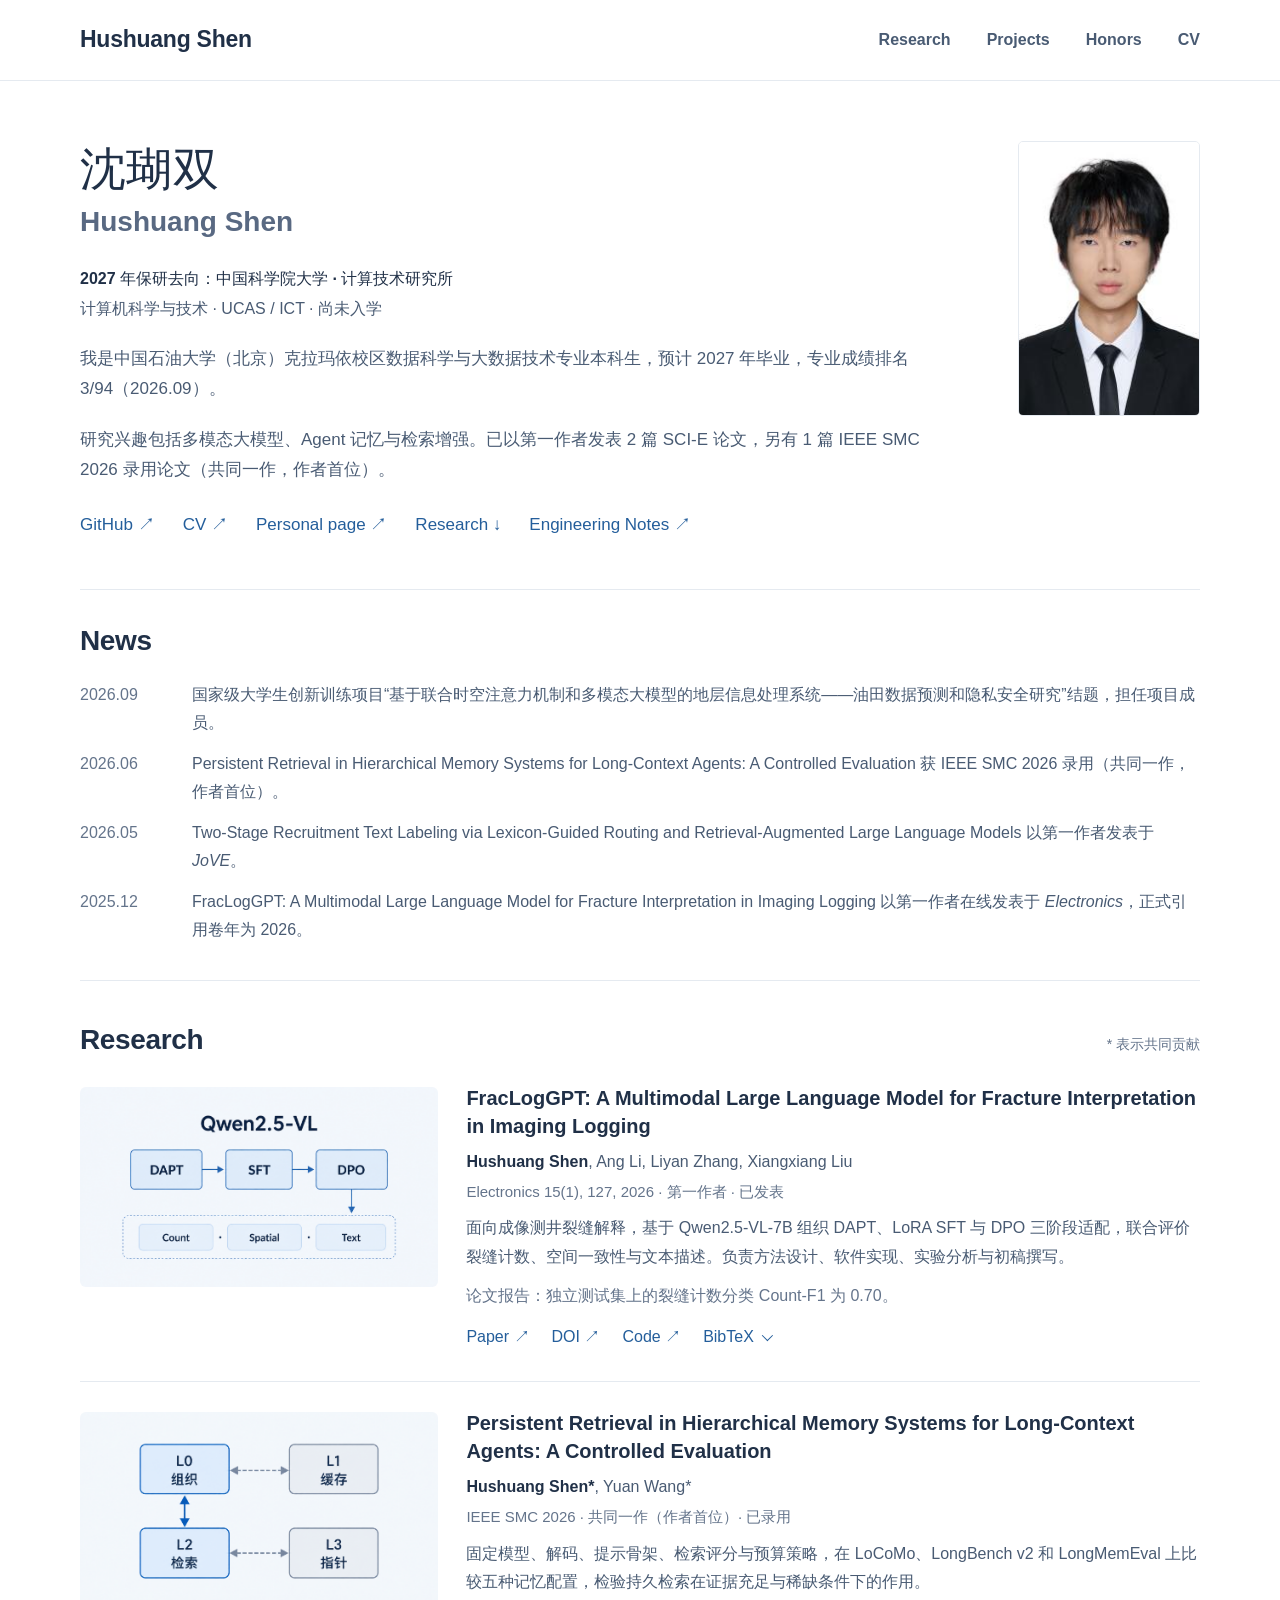
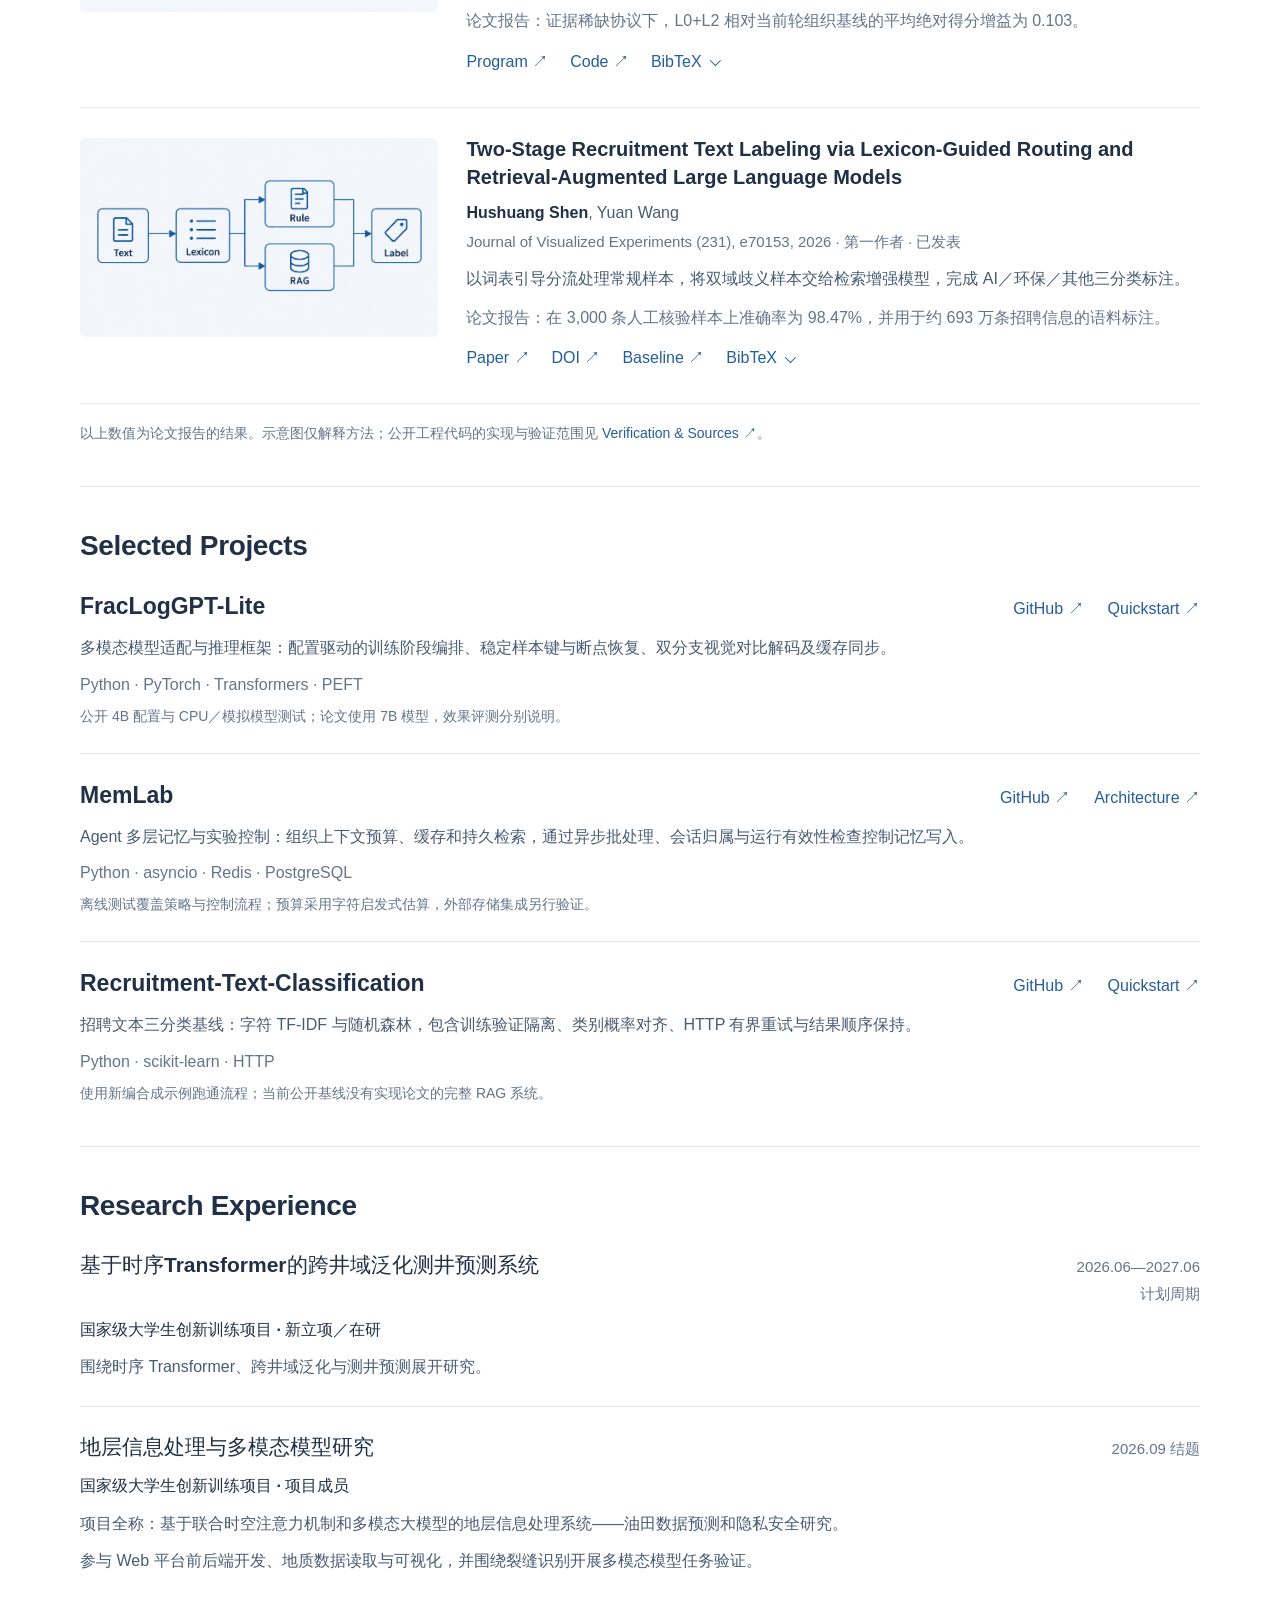
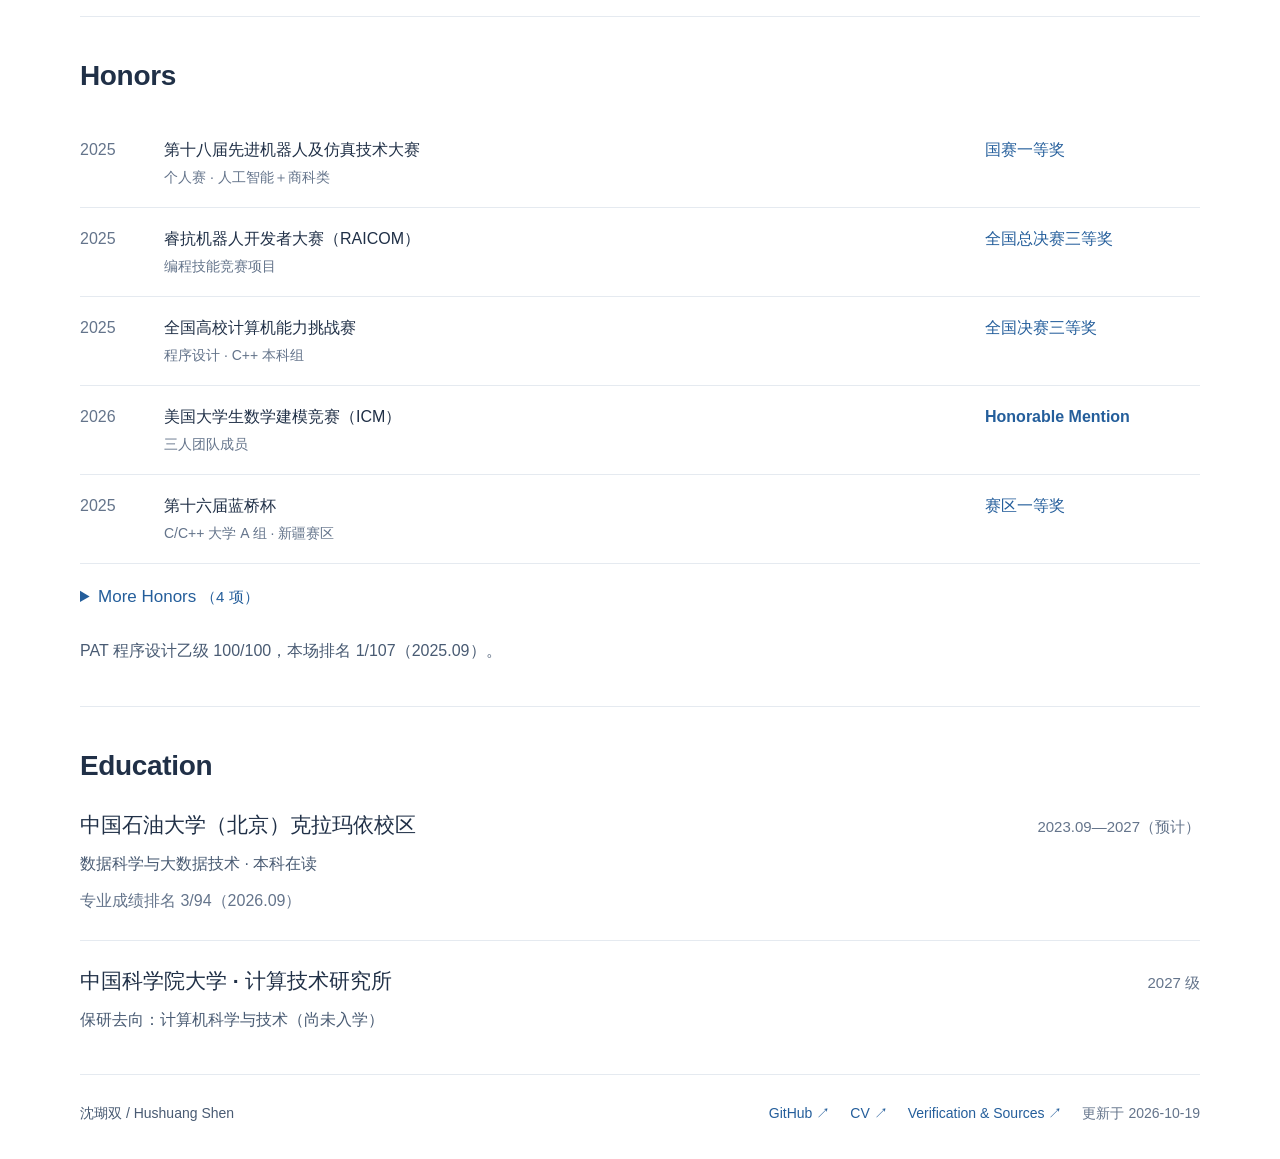
==== commit 6114e162: "Add research-led personal page with supplied anime avatar" ====
--- a/site/index.html
+++ b/site/index.html
@@ -38,6 +38,7 @@
         <div class="resources intro-resources">
           <a href="https://github.com/Darssal">GitHub <span aria-hidden="true">↗</span></a>
           <a href="cv.html">CV <span aria-hidden="true">↗</span></a>
+          <a href="anime/">Personal page <span aria-hidden="true">↗</span></a>
           <a href="#publications">Research <span aria-hidden="true">↓</span></a>
           <a href="https://github.com/Darssal/Research-Code-Collection/blob/main/docs/ENGINEERING_NOTES.md">Engineering Notes <span aria-hidden="true">↗</span></a>
         </div>
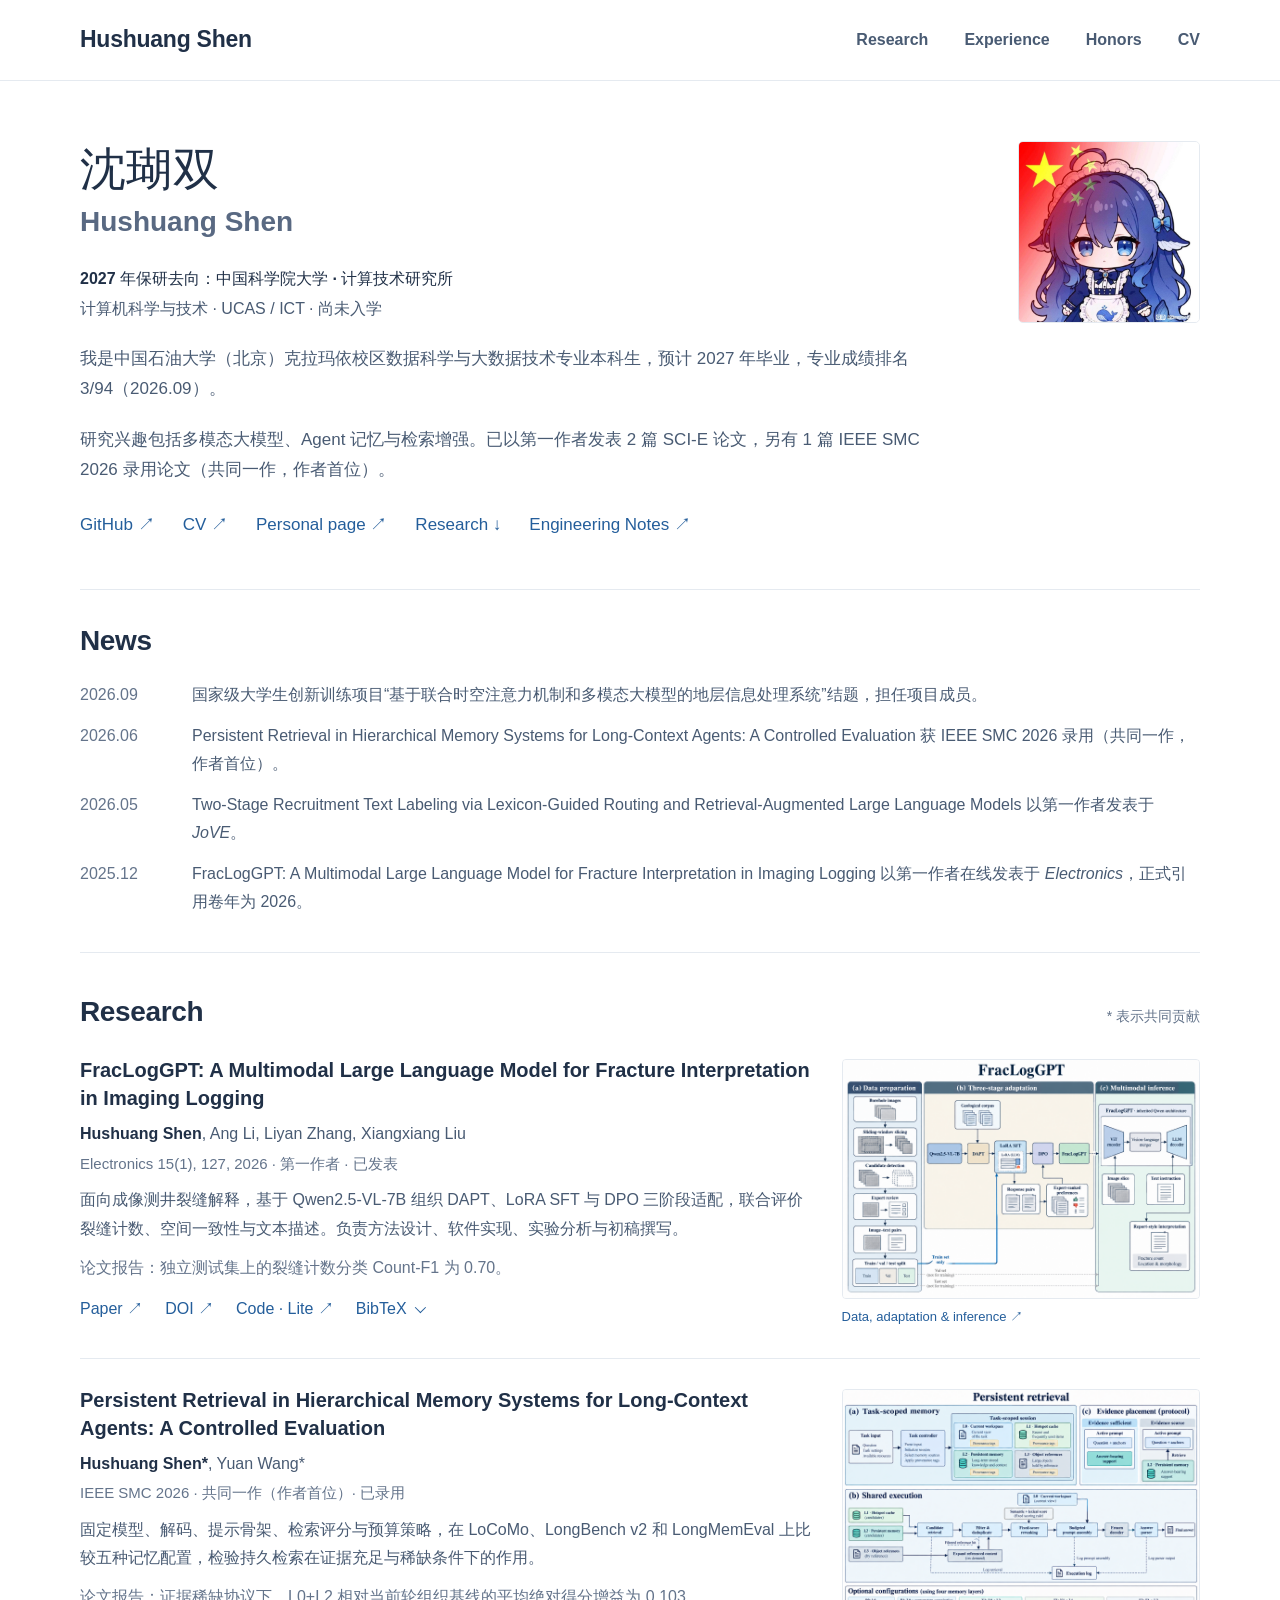
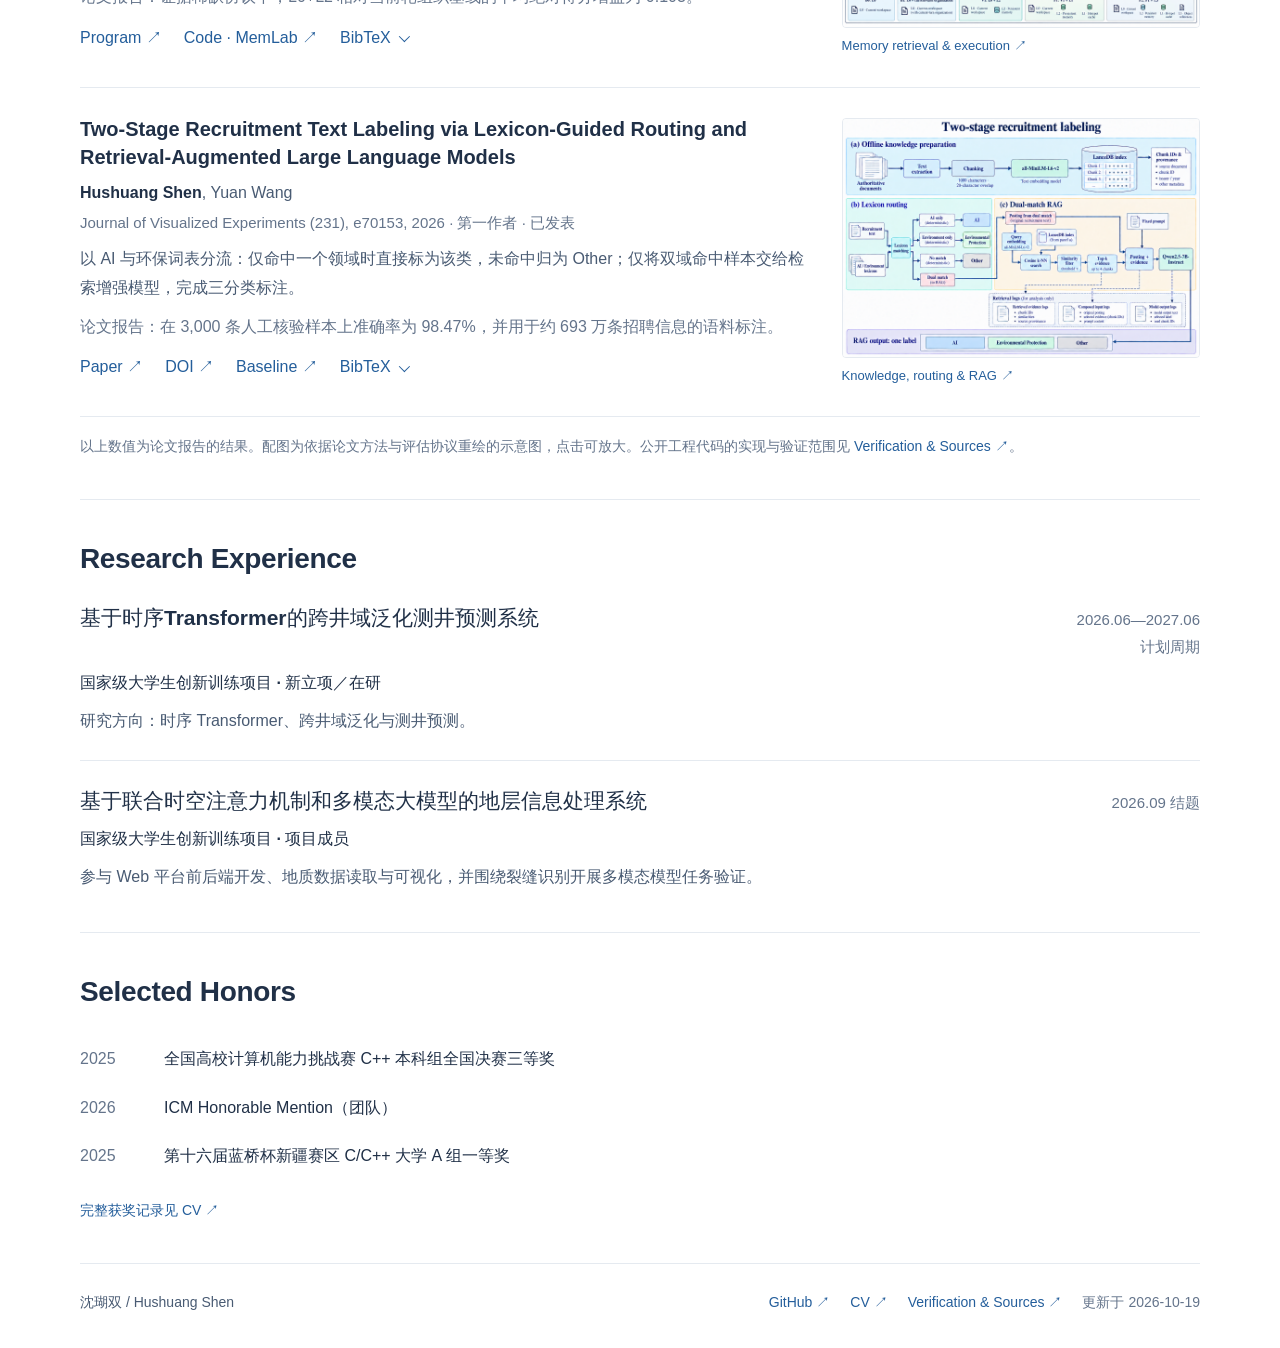
==== commit fc86d2d8: "Sync academic homepage content and use shared anime avatar" ====
--- a/site/index.html
+++ b/site/index.html
@@ -7,7 +7,7 @@
   <meta name="theme-color" content="#203047">
   <meta property="og:type" content="website">
   <meta property="og:title" content="沈瑚双 · Hushuang Shen">
-  <meta property="og:description" content="Multimodal LLMs · Agent Memory · Retrieval-Augmented Generation. Research, publications and open-source projects.">
+  <meta property="og:description" content="Multimodal LLMs · Agent Memory · Retrieval-Augmented Generation. Research and publications.">
   <meta property="og:url" content="https://darssal.github.io/">
   <meta property="og:locale" content="zh_CN">
   <link rel="canonical" href="https://darssal.github.io/">
@@ -22,7 +22,7 @@
       <a class="wordmark" href="./" lang="en">Hushuang Shen</a>
       <div class="nav-links" lang="en">
         <a href="#publications">Research</a>
-        <a href="#projects">Projects</a>
+        <a href="#experience">Experience</a>
         <a href="#honors">Honors</a>
         <a href="cv.html">CV</a>
       </div>
@@ -43,13 +43,13 @@
           <a href="https://github.com/Darssal/Research-Code-Collection/blob/main/docs/ENGINEERING_NOTES.md">Engineering Notes <span aria-hidden="true">↗</span></a>
         </div>
       </div>
-      <img class="portrait" src="assets/profile.jpeg" alt="沈瑚双的个人照片" width="182" height="276" fetchpriority="high">
+      <img class="portrait" src="anime/avatar.jpg" alt="Darssal的动漫头像" width="1080" height="1080" fetchpriority="high">
     </section>
 
     <section class="news section" id="news" aria-labelledby="news-title">
       <h2 id="news-title" lang="en">News</h2>
       <ol class="news-list">
-        <li><time datetime="2026-09">2026.09</time><p>国家级大学生创新训练项目“基于联合时空注意力机制和多模态大模型的地层信息处理系统——油田数据预测和隐私安全研究”结题，担任项目成员。</p></li>
+        <li><time datetime="2026-09">2026.09</time><p>国家级大学生创新训练项目“基于联合时空注意力机制和多模态大模型的地层信息处理系统”结题，担任项目成员。</p></li>
         <li><time datetime="2026-06-21">2026.06</time><p><a href="#paper-memory" lang="en">Persistent Retrieval in Hierarchical Memory Systems for Long-Context Agents: A Controlled Evaluation</a> 获 IEEE SMC 2026 录用（共同一作，作者首位）。</p></li>
         <li><time datetime="2026-05-08">2026.05</time><p><a href="#paper-recruitment" lang="en">Two-Stage Recruitment Text Labeling via Lexicon-Guided Routing and Retrieval-Augmented Large Language Models</a> 以第一作者发表于 <em lang="en">JoVE</em>。</p></li>
         <li><time datetime="2025-12-26">2025.12</time><p><a href="#paper-fraclog" lang="en">FracLogGPT: A Multimodal Large Language Model for Fracture Interpretation in Imaging Logging</a> 以第一作者在线发表于 <em lang="en">Electronics</em>，正式引用卷年为 2026。</p></li>
@@ -59,7 +59,6 @@
     <section class="section research" id="publications" aria-labelledby="research-title">
       <div class="section-heading"><h2 id="research-title" lang="en">Research</h2><p>* 表示共同贡献</p></div>
       <article class="paper" id="paper-fraclog" aria-labelledby="fraclog-title">
-        <img class="method" src="assets/fraclog-method.png" alt="FracLogGPT 方法示意：Qwen2.5-VL 经过 DAPT、SFT、DPO 阶段适配，以 Count、Spatial、Text 多维评价" width="1681" height="936" loading="lazy">
         <div class="paper-copy">
           <h3 id="fraclog-title" lang="en">FracLogGPT: A Multimodal Large Language Model for Fracture Interpretation in Imaging Logging</h3>
           <p class="authors" lang="en"><strong>Hushuang Shen</strong>, Ang Li, Liyan Zhang, Xiangxiang Liu</p>
@@ -69,7 +68,7 @@
           <div class="resources paper-resources">
             <a href="https://www.mdpi.com/2079-9292/15/1/127">Paper ↗</a>
             <a href="https://doi.org/10.3390/electronics15010127">DOI ↗</a>
-            <a href="https://github.com/Darssal/FracLogGPT-Lite">Code ↗</a>
+            <a href="https://github.com/Darssal/FracLogGPT-Lite">Code · Lite ↗</a>
             <details class="bibtex"><summary>BibTeX</summary><pre><code>@article{shen2026fracloggpt,
   title = {FracLogGPT: A Multimodal Large Language Model for Fracture Interpretation in Imaging Logging},
   author = {Shen, Hushuang and Li, Ang and Zhang, Liyan and Liu, Xiangxiang},
@@ -82,9 +81,12 @@
 }</code></pre></details>
           </div>
         </div>
+        <figure class="paper-figure">
+          <a href="anime/figures/fraclog-architecture.webp" target="_blank" rel="noopener" aria-label="Open the FracLogGPT architecture schematic"><img src="anime/figures/fraclog-architecture.webp" width="1536" height="1024" loading="lazy" alt="Architecture schematic: borehole-image preparation, training-only data split, DAPT, LoRA SFT and expert-ranked DPO preferences, followed by multimodal inference through the inherited Qwen ViT encoder, vision-language merger and LLM decoder."></a>
+          <figcaption lang="en"><a href="anime/figures/fraclog-architecture.webp" target="_blank" rel="noopener">Data, adaptation &amp; inference ↗</a></figcaption>
+        </figure>
       </article>
       <article class="paper" id="paper-memory" aria-labelledby="memory-title">
-        <img class="method" src="assets/memory-method.png" alt="层级记忆示意：L0 当前轮组织、L1 缓存、L2 持久检索与 L3 指针；用于说明比较的记忆配置" width="1683" height="935" loading="lazy">
         <div class="paper-copy">
           <h3 id="memory-title" lang="en">Persistent Retrieval in Hierarchical Memory Systems for Long-Context Agents: A Controlled Evaluation</h3>
           <p class="authors" lang="en"><strong>Hushuang Shen*</strong>, Yuan Wang*</p>
@@ -93,7 +95,7 @@
           <p class="result">论文报告：证据稀缺协议下，L0+L2 相对当前轮组织基线的平均绝对得分增益为 0.103。</p>
           <div class="resources paper-resources">
             <a href="https://conf.papercept.net/conferences/conferences/SMC26/program/SMC26_ContentListWeb_3.html#tua16_05">Program ↗</a>
-            <a href="https://github.com/Darssal/MemLab">Code ↗</a>
+            <a href="https://github.com/Darssal/MemLab">Code · MemLab ↗</a>
             <details class="bibtex"><summary>BibTeX</summary><pre><code>@unpublished{shen2026persistent,
   title = {Persistent Retrieval in Hierarchical Memory Systems for Long-Context Agents: A Controlled Evaluation},
   author = {Shen, Hushuang and Wang, Yuan},
@@ -103,14 +105,17 @@
 }</code></pre></details>
           </div>
         </div>
+        <figure class="paper-figure">
+          <a href="anime/figures/memory-architecture.webp" target="_blank" rel="noopener" aria-label="Open the hierarchical-memory architecture schematic"><img src="anime/figures/memory-architecture.webp" width="1536" height="1024" loading="lazy" alt="Architecture schematic: task-scoped L0-L3 memories, optional candidate retrieval, filtering and fixed-score reranking, budgeted prompt assembly and frozen decoding. L3 expansion requires a filtered reference hit; protocol insets compare evidence placement and a strip lists five configurations."></a>
+          <figcaption lang="en"><a href="anime/figures/memory-architecture.webp" target="_blank" rel="noopener">Memory retrieval &amp; execution ↗</a></figcaption>
+        </figure>
       </article>
       <article class="paper" id="paper-recruitment" aria-labelledby="recruitment-title">
-        <img class="method" src="assets/routing-method.png" alt="招聘文本标注方法示意：文本经词表分流，常规样本交给规则，歧义样本交给 RAG 推理，输出标签" width="1683" height="935" loading="lazy">
         <div class="paper-copy">
           <h3 id="recruitment-title" lang="en">Two-Stage Recruitment Text Labeling via Lexicon-Guided Routing and Retrieval-Augmented Large Language Models</h3>
           <p class="authors" lang="en"><strong>Hushuang Shen</strong>, Yuan Wang</p>
           <p class="citation"><em lang="en">Journal of Visualized Experiments</em> (231), e70153, 2026 · 第一作者 · 已发表</p>
-          <p>以词表引导分流处理常规样本，将双域歧义样本交给检索增强模型，完成 AI／环保／其他三分类标注。</p>
+          <p>以 AI 与环保词表分流：仅命中一个领域时直接标为该类，未命中归为 Other；仅将双域命中样本交给检索增强模型，完成三分类标注。</p>
           <p class="result">论文报告：在 3,000 条人工核验样本上准确率为 98.47%，并用于约 693 万条招聘信息的语料标注。</p>
           <div class="resources paper-resources">
             <a href="https://www.jove.com/t/70153/two-stage-recruitment-text-labeling-via-lexicon-guided-routing">Paper ↗</a>
@@ -127,30 +132,12 @@
 }</code></pre></details>
           </div>
         </div>
+        <figure class="paper-figure">
+          <a href="anime/figures/recruitment-architecture.webp" target="_blank" rel="noopener" aria-label="Open the recruitment-labeling architecture schematic"><img src="anime/figures/recruitment-architecture.webp" width="1536" height="1024" loading="lazy" alt="Architecture schematic: offline document chunking and MiniLM embeddings build a LanceDB index. Lexicons route single and no matches to direct labels; only dual matches use query embedding, cosine retrieval, filtered evidence and a fixed prompt with Qwen for classification, with separate retrieval logs."></a>
+          <figcaption lang="en"><a href="anime/figures/recruitment-architecture.webp" target="_blank" rel="noopener">Knowledge, routing &amp; RAG ↗</a></figcaption>
+        </figure>
       </article>
-      <p class="section-note">以上数值为论文报告的结果。示意图仅解释方法；公开工程代码的实现与验证范围见 <a href="verification.html">Verification &amp; Sources ↗</a>。</p>
-    </section>
-
-    <section class="section projects" id="projects" aria-labelledby="projects-title">
-      <h2 id="projects-title" lang="en">Selected Projects</h2>
-      <article class="project" id="fraclog" aria-labelledby="project-fraclog-title">
-        <div class="entry-heading"><h3 id="project-fraclog-title" lang="en">FracLogGPT-Lite</h3><div class="resources"><a href="https://github.com/Darssal/FracLogGPT-Lite">GitHub ↗</a><a href="https://github.com/Darssal/FracLogGPT-Lite/blob/main/docs/QUICKSTART.md">Quickstart ↗</a></div></div>
-        <p>多模态模型适配与推理框架：配置驱动的训练阶段编排、稳定样本键与断点恢复、双分支视觉对比解码及缓存同步。</p>
-        <p class="stack" lang="en">Python · PyTorch · Transformers · PEFT</p>
-        <p class="scope">公开 4B 配置与 CPU／模拟模型测试；论文使用 7B 模型，效果评测分别说明。</p>
-      </article>
-      <article class="project" id="memlab" aria-labelledby="project-memlab-title">
-        <div class="entry-heading"><h3 id="project-memlab-title" lang="en">MemLab</h3><div class="resources"><a href="https://github.com/Darssal/MemLab">GitHub ↗</a><a href="https://github.com/Darssal/MemLab/blob/main/docs/ARCHITECTURE.md">Architecture ↗</a></div></div>
-        <p>Agent 多层记忆与实验控制：组织上下文预算、缓存和持久检索，通过异步批处理、会话归属与运行有效性检查控制记忆写入。</p>
-        <p class="stack" lang="en">Python · asyncio · Redis · PostgreSQL</p>
-        <p class="scope">离线测试覆盖策略与控制流程；预算采用字符启发式估算，外部存储集成另行验证。</p>
-      </article>
-      <article class="project" id="classification" aria-labelledby="project-classification-title">
-        <div class="entry-heading"><h3 id="project-classification-title" lang="en">Recruitment-Text-Classification</h3><div class="resources"><a href="https://github.com/Darssal/Recruitment-Text-Classification">GitHub ↗</a><a href="https://github.com/Darssal/Recruitment-Text-Classification#快速运行">Quickstart ↗</a></div></div>
-        <p>招聘文本三分类基线：字符 TF-IDF 与随机森林，包含训练验证隔离、类别概率对齐、HTTP 有界重试与结果顺序保持。</p>
-        <p class="stack" lang="en">Python · scikit-learn · HTTP</p>
-        <p class="scope">使用新编合成示例跑通流程；当前公开基线没有实现论文的完整 RAG 系统。</p>
-      </article>
+      <p class="section-note">以上数值为论文报告的结果。配图为依据论文方法与评估协议重绘的示意图，点击可放大。公开工程代码的实现与验证范围见 <a href="verification.html">Verification &amp; Sources ↗</a>。</p>
     </section>
 
     <section class="section experience" id="experience" aria-labelledby="experience-title">
@@ -158,48 +145,25 @@
       <article class="experience-entry">
         <div class="entry-heading"><h3>基于时序Transformer的跨井域泛化测井预测系统</h3><p class="entry-date">2026.06—2027.06<span>计划周期</span></p></div>
         <p class="entry-status">国家级大学生创新训练项目 · 新立项／在研</p>
-        <p>围绕时序 Transformer、跨井域泛化与测井预测展开研究。</p>
+        <p>研究方向：时序 Transformer、跨井域泛化与测井预测。</p>
       </article>
       <article class="experience-entry">
-        <div class="entry-heading"><h3>地层信息处理与多模态模型研究</h3><p class="entry-date">2026.09 结题</p></div>
+        <div class="entry-heading"><h3>基于联合时空注意力机制和多模态大模型的地层信息处理系统</h3><p class="entry-date">2026.09 结题</p></div>
         <p class="entry-status">国家级大学生创新训练项目 · 项目成员</p>
-        <p>项目全称：基于联合时空注意力机制和多模态大模型的地层信息处理系统——油田数据预测和隐私安全研究。</p>
         <p>参与 Web 平台前后端开发、地质数据读取与可视化，并围绕裂缝识别开展多模态模型任务验证。</p>
       </article>
     </section>
 
     <section class="section honors" id="honors" aria-labelledby="honors-title">
-      <h2 id="honors-title" lang="en">Honors</h2>
+      <h2 id="honors-title" lang="en">Selected Honors</h2>
       <ul class="award-list">
-        <li><time datetime="2025">2025</time><span>第十八届先进机器人及仿真技术大赛<span class="award-context">个人赛 · 人工智能＋商科类</span></span><strong>国赛一等奖</strong></li>
-        <li><time datetime="2025">2025</time><span>睿抗机器人开发者大赛（RAICOM）<span class="award-context">编程技能竞赛项目</span></span><strong>全国总决赛三等奖</strong></li>
-        <li><time datetime="2025">2025</time><span>全国高校计算机能力挑战赛<span class="award-context">程序设计 · C++ 本科组</span></span><strong>全国决赛三等奖</strong></li>
-        <li><time datetime="2026">2026</time><span>美国大学生数学建模竞赛（ICM）<span class="award-context">三人团队成员</span></span><strong lang="en">Honorable Mention</strong></li>
-        <li><time datetime="2025">2025</time><span>第十六届蓝桥杯<span class="award-context">C/C++ 大学 A 组 · 新疆赛区</span></span><strong>赛区一等奖</strong></li>
+        <li><time datetime="2025">2025</time><span>全国高校计算机能力挑战赛 C++ 本科组全国决赛三等奖</span></li>
+        <li><time datetime="2026">2026</time><span><span lang="en">ICM Honorable Mention</span>（团队）</span></li>
+        <li><time datetime="2025">2025</time><span>第十六届蓝桥杯新疆赛区 C/C++ 大学 A 组一等奖</span></li>
       </ul>
-      <details class="more-honors"><summary>More Honors <span>（4 项）</span></summary>
-        <ul class="award-list">
-          <li><time datetime="2024">2024</time><span>第十四届亚太地区大学生数学建模竞赛（APMCM）<span class="award-context">2024 届 · 团队成员</span></span><strong>本科组二等奖</strong></li>
-          <li><time datetime="2024">2024</time><span>全国大学生数学建模竞赛<span class="award-context">新疆赛区 · 本科组 · 团队成员</span></span><strong>赛区一等奖</strong></li>
-          <li><time datetime="2023">2023</time><span>第十五届全国大学生数学竞赛<span class="award-context">非数学 A 类 · 初赛</span></span><strong>初赛一等奖</strong></li>
-          <li><time datetime="2025">2025</time><span>第十五届 MathorCup 数学应用挑战赛<span class="award-context">本科生组 · 团队成员</span></span><strong>赛区三等奖</strong></li>
-        </ul>
-      </details>
-      <p class="pat">PAT 程序设计乙级 100/100，本场排名 1/107（2025.09）。</p>
+      <p class="section-note"><a href="cv.html">完整获奖记录见 CV ↗</a></p>
     </section>
 
-    <section class="section education" id="education" aria-labelledby="education-title">
-      <h2 id="education-title" lang="en">Education</h2>
-      <article class="education-entry">
-        <div class="entry-heading"><h3>中国石油大学（北京）克拉玛依校区</h3><p class="entry-date">2023.09—2027（预计）</p></div>
-        <p>数据科学与大数据技术 · 本科在读</p>
-        <p class="scope">专业成绩排名 3/94（2026.09）</p>
-      </article>
-      <article class="education-entry">
-        <div class="entry-heading"><h3>中国科学院大学 · 计算技术研究所</h3><p class="entry-date">2027 级</p></div>
-        <p>保研去向：计算机科学与技术（尚未入学）</p>
-      </article>
-    </section>
   </main>
   <footer class="shell footer">
     <p>沈瑚双 <span lang="en">/ Hushuang Shen</span></p>
--- a/site/styles.css
+++ b/site/styles.css
@@ -56,9 +56,12 @@
 .news-list time { color: var(--muted); font-variant-numeric: tabular-nums; }
 .news-list a { color: var(--body); }
 .news-list a:hover { color: var(--link); }
-.paper { display: grid; grid-template-columns: 32% minmax(0, 1fr); gap: 28px; padding: 30px 0; border-bottom: 1px solid var(--line); align-items: start; scroll-margin-top: 24px; }
+.paper { display: grid; grid-template-columns: minmax(0, 1fr) 32%; gap: 28px; padding: 30px 0; border-bottom: 1px solid var(--line); align-items: start; scroll-margin-top: 24px; }
 .paper:first-of-type { padding-top: 28px; }
-.method { width: 100%; border-radius: 6px; background: var(--surface); }
+.paper-copy { min-width: 0; }
+.paper-figure { margin: 0; min-width: 0; }
+.paper-figure img { width: 100%; height: auto; border: 1px solid var(--line); border-radius: 4px; }
+.paper-figure figcaption { margin-top: 8px; font-size: 13px; line-height: 1.6; }
 .paper h3 { line-height: 1.4; font-size: 20px; margin-top: -3px; }
 .authors { margin-top: 9px; line-height: 1.6; font-size: 16px; }
 .authors strong { color: var(--ink); }
@@ -95,7 +98,7 @@
 .entry-status { color: var(--ink); font-weight: 600; }
 .experience-entry > p, .education-entry > p { margin-top: 9px; font-size: 16px; }
 .award-list { list-style: none; padding: 0; }
-.award-list li { display: grid; grid-template-columns: 64px minmax(0, 1fr) 215px; gap: 20px; padding: 17px 0; align-items: start; border-bottom: 1px solid var(--line); font-size: 16px; }
+.award-list li { display: grid; grid-template-columns: 64px minmax(0, 1fr); gap: 20px; padding: 10px 0; align-items: start; font-size: 16px; }
 .award-list time { color: var(--muted); font-variant-numeric: tabular-nums; }
 .award-list strong { color: var(--link); font-weight: 600; }
 .award-context { display: block; color: var(--muted); font-size: 14px; }
@@ -136,7 +139,7 @@
   .entry-heading { flex-wrap: wrap; gap: 8px 20px; }
   .entry-date { text-align: left; }
   .entry-date span { display: inline; margin-left: 8px; }
-  .award-list li { grid-template-columns: 60px minmax(0, 1fr) 190px; gap: 16px; }
+  .award-list li { grid-template-columns: 60px minmax(0, 1fr); gap: 16px; }
   .footer { flex-wrap: wrap; gap: 10px; }
 }
 @media (max-width: 760px) {
@@ -162,7 +165,7 @@
   .news-list li { grid-template-columns: 72px minmax(0, 1fr); gap: 14px; font-size: 15px; }
   .news-list { gap: 16px; margin-top: 24px; }
   .paper { grid-template-columns: 1fr; gap: 22px; padding-block: 26px; }
-  .method { width: min(100%, 440px); }
+  .paper-figure { width: min(100%, 440px); }
   .paper h3 { font-size: 20px; }
   .paper-copy > p:not(.authors):not(.citation) { font-size: 15px; }
   .entry-heading { display: block; }
@@ -171,7 +174,7 @@
   .project > p, .experience-entry > p, .education-entry > p { font-size: 15px; }
   .entry-date { margin-top: 7px; font-size: 14px; }
   .experience-entry h3, .education-entry h3 { font-size: 19px; }
-  .award-list li { grid-template-columns: 48px minmax(0, 1fr); gap: 4px 16px; font-size: 15px; padding-block: 18px; }
+  .award-list li { grid-template-columns: 48px minmax(0, 1fr); gap: 4px 16px; font-size: 15px; padding-block: 9px; }
   .award-list strong { grid-column: 2; }
   .award-context { font-size: 13px; margin-top: 2px; }
   .footer { display: block; padding-block: 24px 32px; }
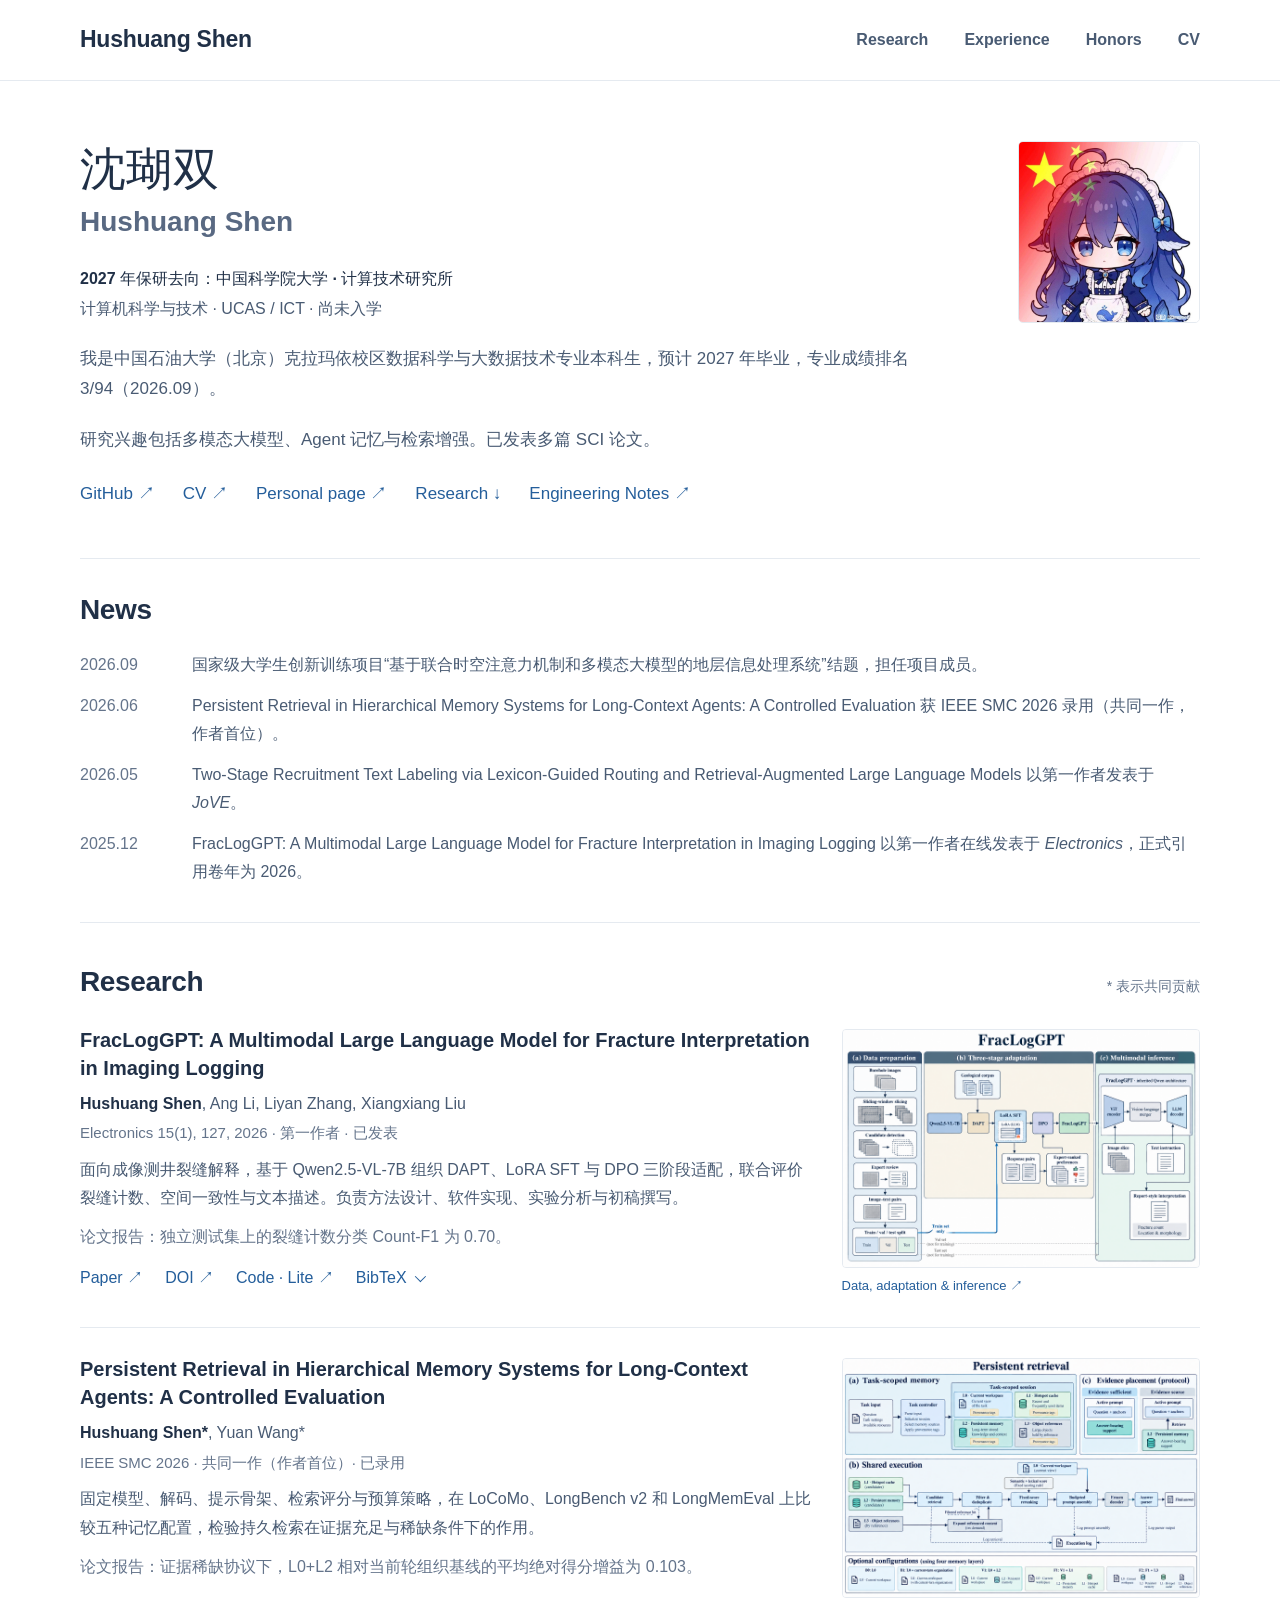
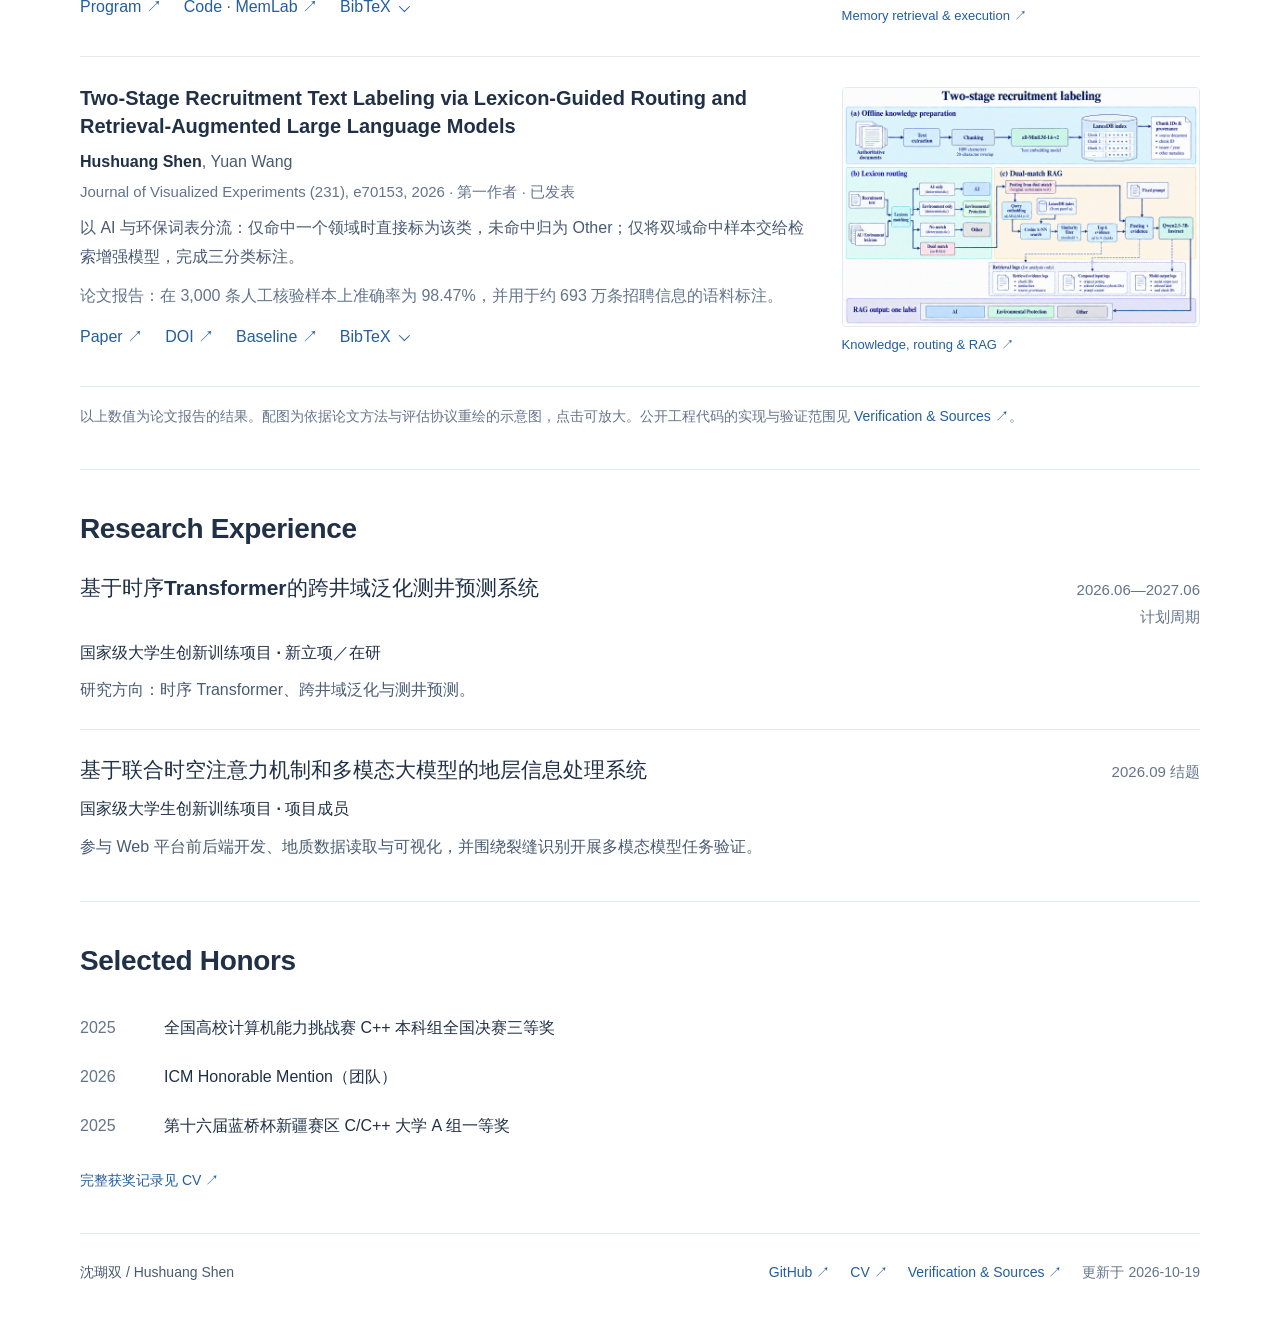
==== commit a6bc2bb5: "Simplify publication overview wording across public pages" ====
--- a/site/index.html
+++ b/site/index.html
@@ -34,7 +34,7 @@
         <h1 id="name">沈瑚双 <span lang="en">Hushuang Shen</span></h1>
         <p class="destination"><strong>2027 年保研去向：中国科学院大学 · 计算技术研究所</strong><br>计算机科学与技术 · UCAS / ICT · <span class="stage">尚未入学</span></p>
         <p>我是中国石油大学（北京）克拉玛依校区数据科学与大数据技术专业本科生，预计 2027 年毕业，专业成绩排名 3/94（2026.09）。</p>
-        <p>研究兴趣包括多模态大模型、Agent 记忆与检索增强。已以第一作者发表 2 篇 SCI-E 论文，另有 1 篇 IEEE SMC 2026 录用论文（共同一作，作者首位）。</p>
+        <p>研究兴趣包括多模态大模型、Agent 记忆与检索增强。已发表多篇 SCI 论文。</p>
         <div class="resources intro-resources">
           <a href="https://github.com/Darssal">GitHub <span aria-hidden="true">↗</span></a>
           <a href="cv.html">CV <span aria-hidden="true">↗</span></a>
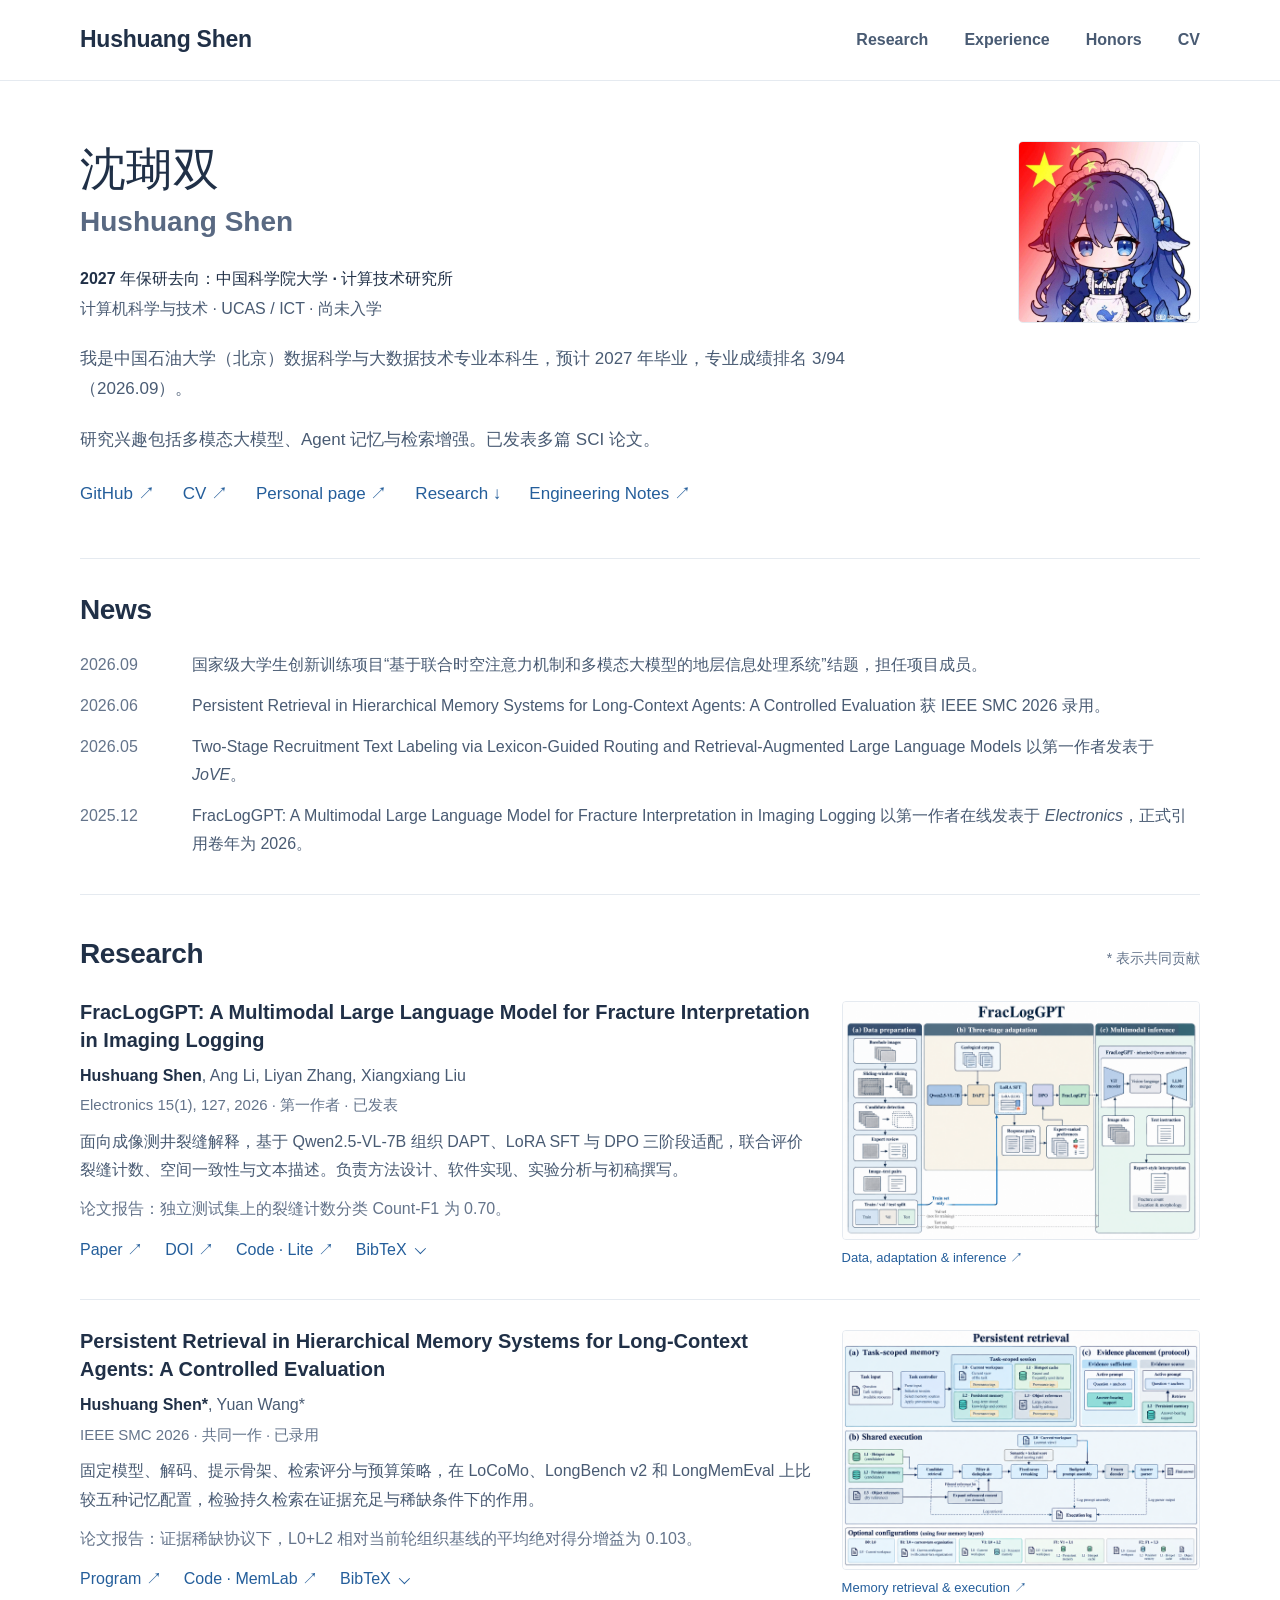
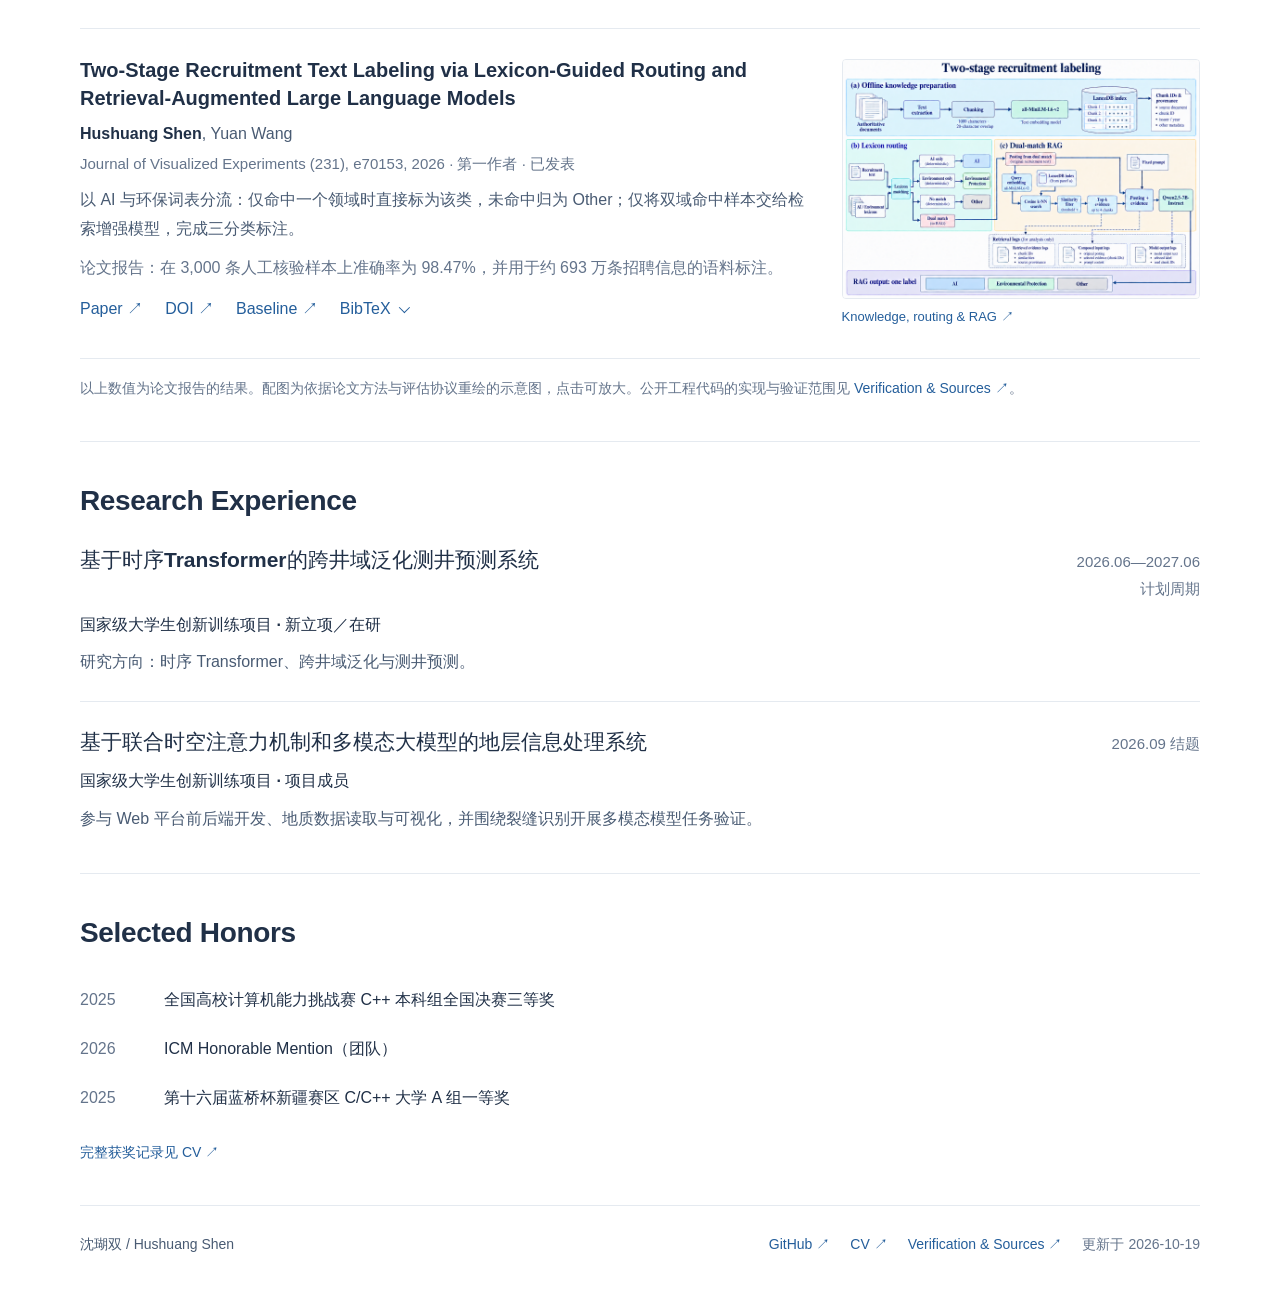
==== commit 12d669b3: "Simplify university display name and authorship annotations" ====
--- a/site/index.html
+++ b/site/index.html
@@ -3,7 +3,7 @@
 <head>
   <meta charset="utf-8">
   <meta name="viewport" content="width=device-width, initial-scale=1">
-  <meta name="description" content="沈瑚双 Hushuang Shen 的个人学术主页：多模态大模型、Agent 记忆与检索增强研究。中国石油大学（北京）克拉玛依校区本科在读，2027 年保研去向为 UCAS / ICT（尚未入学）。">
+  <meta name="description" content="沈瑚双 Hushuang Shen 的个人学术主页：多模态大模型、Agent 记忆与检索增强研究。中国石油大学（北京）本科在读，2027 年保研去向为 UCAS / ICT（尚未入学）。">
   <meta name="theme-color" content="#203047">
   <meta property="og:type" content="website">
   <meta property="og:title" content="沈瑚双 · Hushuang Shen">
@@ -33,7 +33,7 @@
       <div class="intro-copy">
         <h1 id="name">沈瑚双 <span lang="en">Hushuang Shen</span></h1>
         <p class="destination"><strong>2027 年保研去向：中国科学院大学 · 计算技术研究所</strong><br>计算机科学与技术 · UCAS / ICT · <span class="stage">尚未入学</span></p>
-        <p>我是中国石油大学（北京）克拉玛依校区数据科学与大数据技术专业本科生，预计 2027 年毕业，专业成绩排名 3/94（2026.09）。</p>
+        <p>我是中国石油大学（北京）数据科学与大数据技术专业本科生，预计 2027 年毕业，专业成绩排名 3/94（2026.09）。</p>
         <p>研究兴趣包括多模态大模型、Agent 记忆与检索增强。已发表多篇 SCI 论文。</p>
         <div class="resources intro-resources">
           <a href="https://github.com/Darssal">GitHub <span aria-hidden="true">↗</span></a>
@@ -50,7 +50,7 @@
       <h2 id="news-title" lang="en">News</h2>
       <ol class="news-list">
         <li><time datetime="2026-09">2026.09</time><p>国家级大学生创新训练项目“基于联合时空注意力机制和多模态大模型的地层信息处理系统”结题，担任项目成员。</p></li>
-        <li><time datetime="2026-06-21">2026.06</time><p><a href="#paper-memory" lang="en">Persistent Retrieval in Hierarchical Memory Systems for Long-Context Agents: A Controlled Evaluation</a> 获 IEEE SMC 2026 录用（共同一作，作者首位）。</p></li>
+        <li><time datetime="2026-06-21">2026.06</time><p><a href="#paper-memory" lang="en">Persistent Retrieval in Hierarchical Memory Systems for Long-Context Agents: A Controlled Evaluation</a> 获 IEEE SMC 2026 录用。</p></li>
         <li><time datetime="2026-05-08">2026.05</time><p><a href="#paper-recruitment" lang="en">Two-Stage Recruitment Text Labeling via Lexicon-Guided Routing and Retrieval-Augmented Large Language Models</a> 以第一作者发表于 <em lang="en">JoVE</em>。</p></li>
         <li><time datetime="2025-12-26">2025.12</time><p><a href="#paper-fraclog" lang="en">FracLogGPT: A Multimodal Large Language Model for Fracture Interpretation in Imaging Logging</a> 以第一作者在线发表于 <em lang="en">Electronics</em>，正式引用卷年为 2026。</p></li>
       </ol>
@@ -90,7 +90,7 @@
         <div class="paper-copy">
           <h3 id="memory-title" lang="en">Persistent Retrieval in Hierarchical Memory Systems for Long-Context Agents: A Controlled Evaluation</h3>
           <p class="authors" lang="en"><strong>Hushuang Shen*</strong>, Yuan Wang*</p>
-          <p class="citation"><em lang="en">IEEE SMC 2026</em> · 共同一作（作者首位）· 已录用</p>
+          <p class="citation"><em lang="en">IEEE SMC 2026</em> · 共同一作 · 已录用</p>
           <p>固定模型、解码、提示骨架、检索评分与预算策略，在 LoCoMo、LongBench v2 和 LongMemEval 上比较五种记忆配置，检验持久检索在证据充足与稀缺条件下的作用。</p>
           <p class="result">论文报告：证据稀缺协议下，L0+L2 相对当前轮组织基线的平均绝对得分增益为 0.103。</p>
           <div class="resources paper-resources">
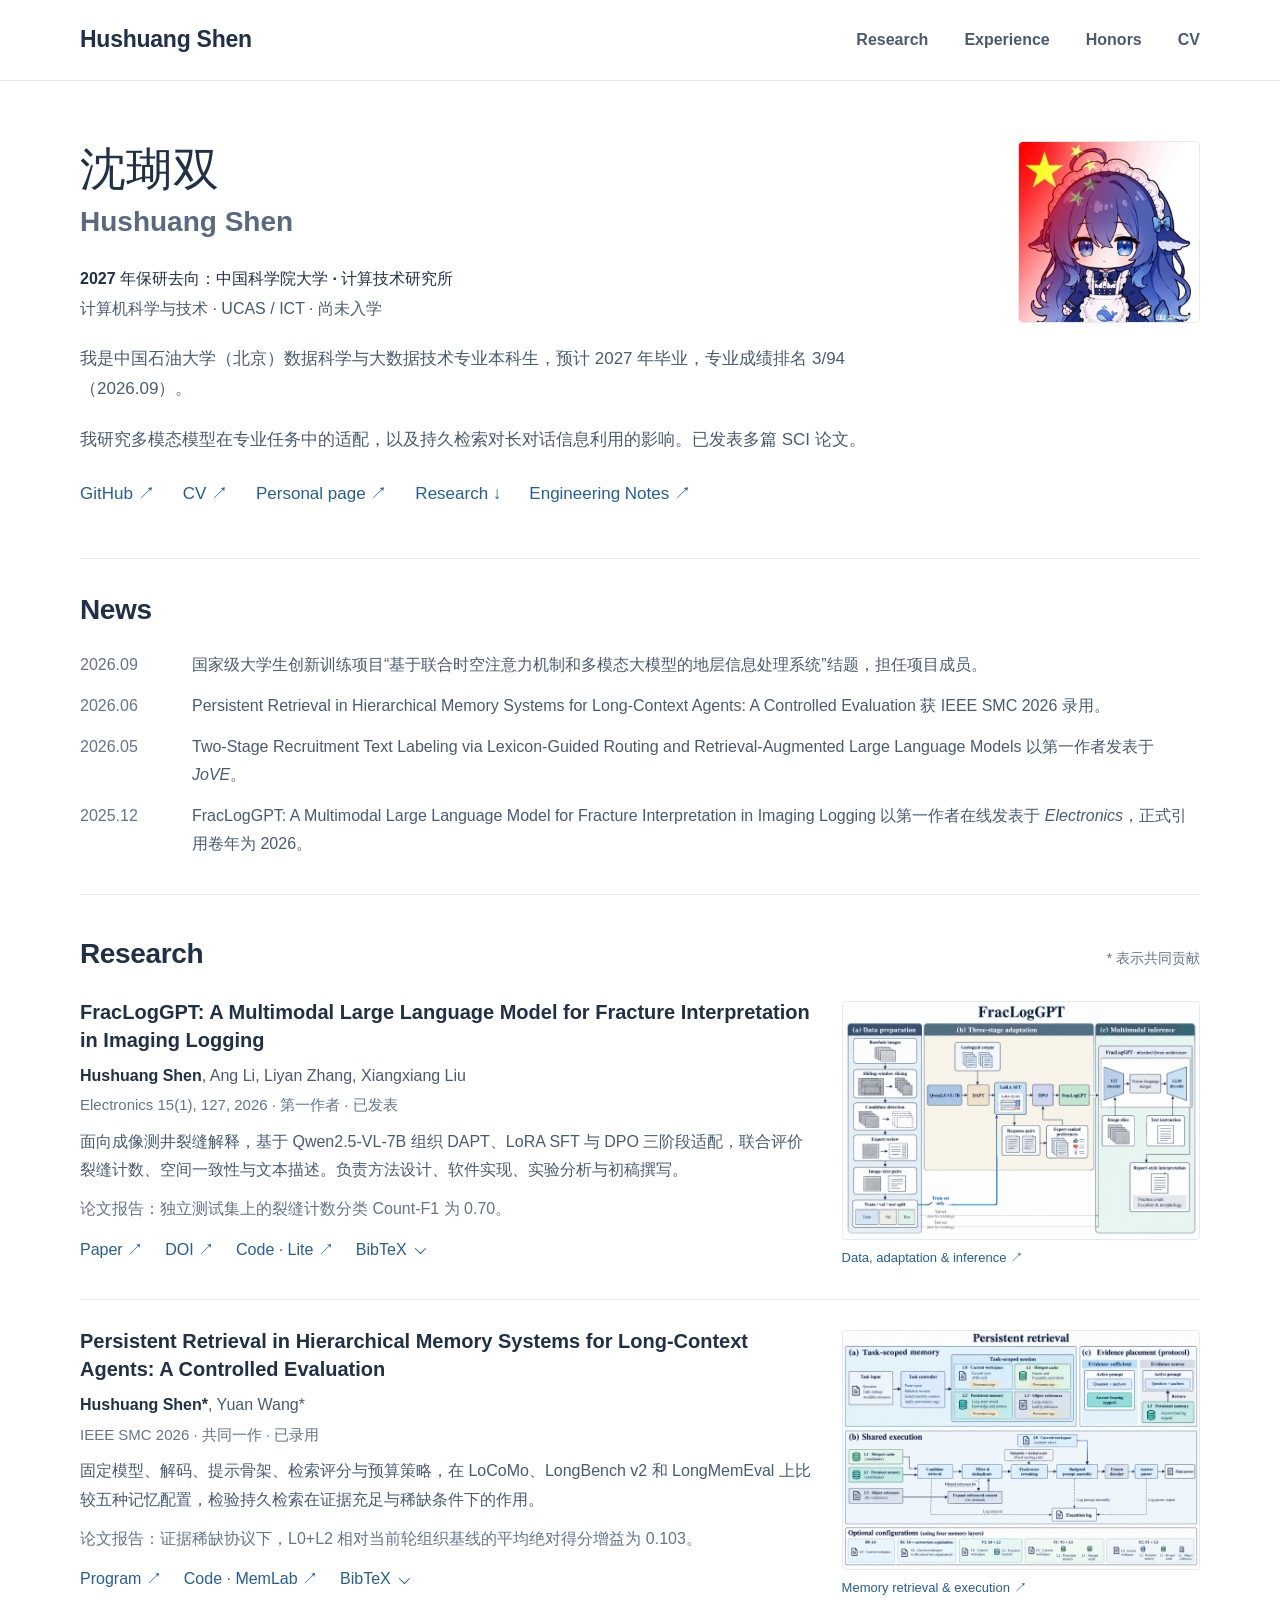
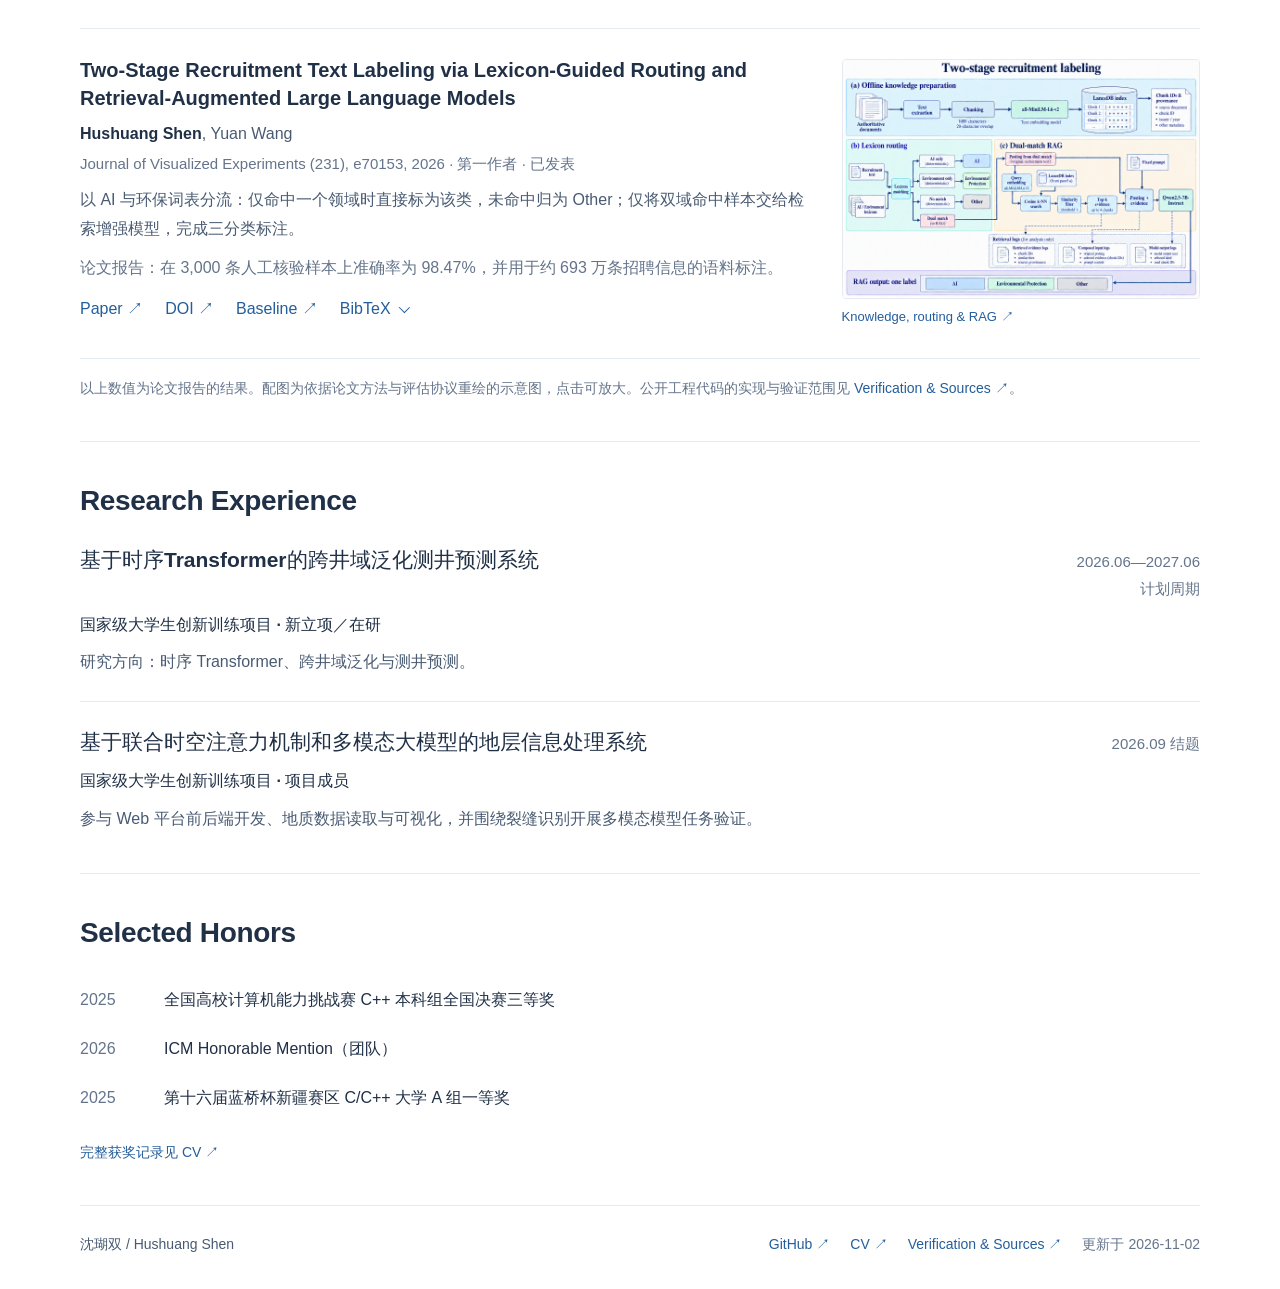
==== commit e09fd1a8: "docs: clarify academic homepage research focus" ====
--- a/site/index.html
+++ b/site/index.html
@@ -34,7 +34,7 @@
         <h1 id="name">沈瑚双 <span lang="en">Hushuang Shen</span></h1>
         <p class="destination"><strong>2027 年保研去向：中国科学院大学 · 计算技术研究所</strong><br>计算机科学与技术 · UCAS / ICT · <span class="stage">尚未入学</span></p>
         <p>我是中国石油大学（北京）数据科学与大数据技术专业本科生，预计 2027 年毕业，专业成绩排名 3/94（2026.09）。</p>
-        <p>研究兴趣包括多模态大模型、Agent 记忆与检索增强。已发表多篇 SCI 论文。</p>
+        <p>我研究多模态模型在专业任务中的适配，以及持久检索对长对话信息利用的影响。已发表多篇 SCI 论文。</p>
         <div class="resources intro-resources">
           <a href="https://github.com/Darssal">GitHub <span aria-hidden="true">↗</span></a>
           <a href="cv.html">CV <span aria-hidden="true">↗</span></a>
@@ -167,7 +167,7 @@
   </main>
   <footer class="shell footer">
     <p>沈瑚双 <span lang="en">/ Hushuang Shen</span></p>
-    <div class="resources"><a href="https://github.com/Darssal">GitHub ↗</a><a href="cv.html">CV ↗</a><a href="verification.html">Verification &amp; Sources ↗</a><span>更新于 <time datetime="2026-10-19">2026-10-19</time></span></div>
+    <div class="resources"><a href="https://github.com/Darssal">GitHub ↗</a><a href="cv.html">CV ↗</a><a href="verification.html">Verification &amp; Sources ↗</a><span>更新于 <time datetime="2026-11-02">2026-11-02</time></span></div>
   </footer>
 </body>
 </html>
